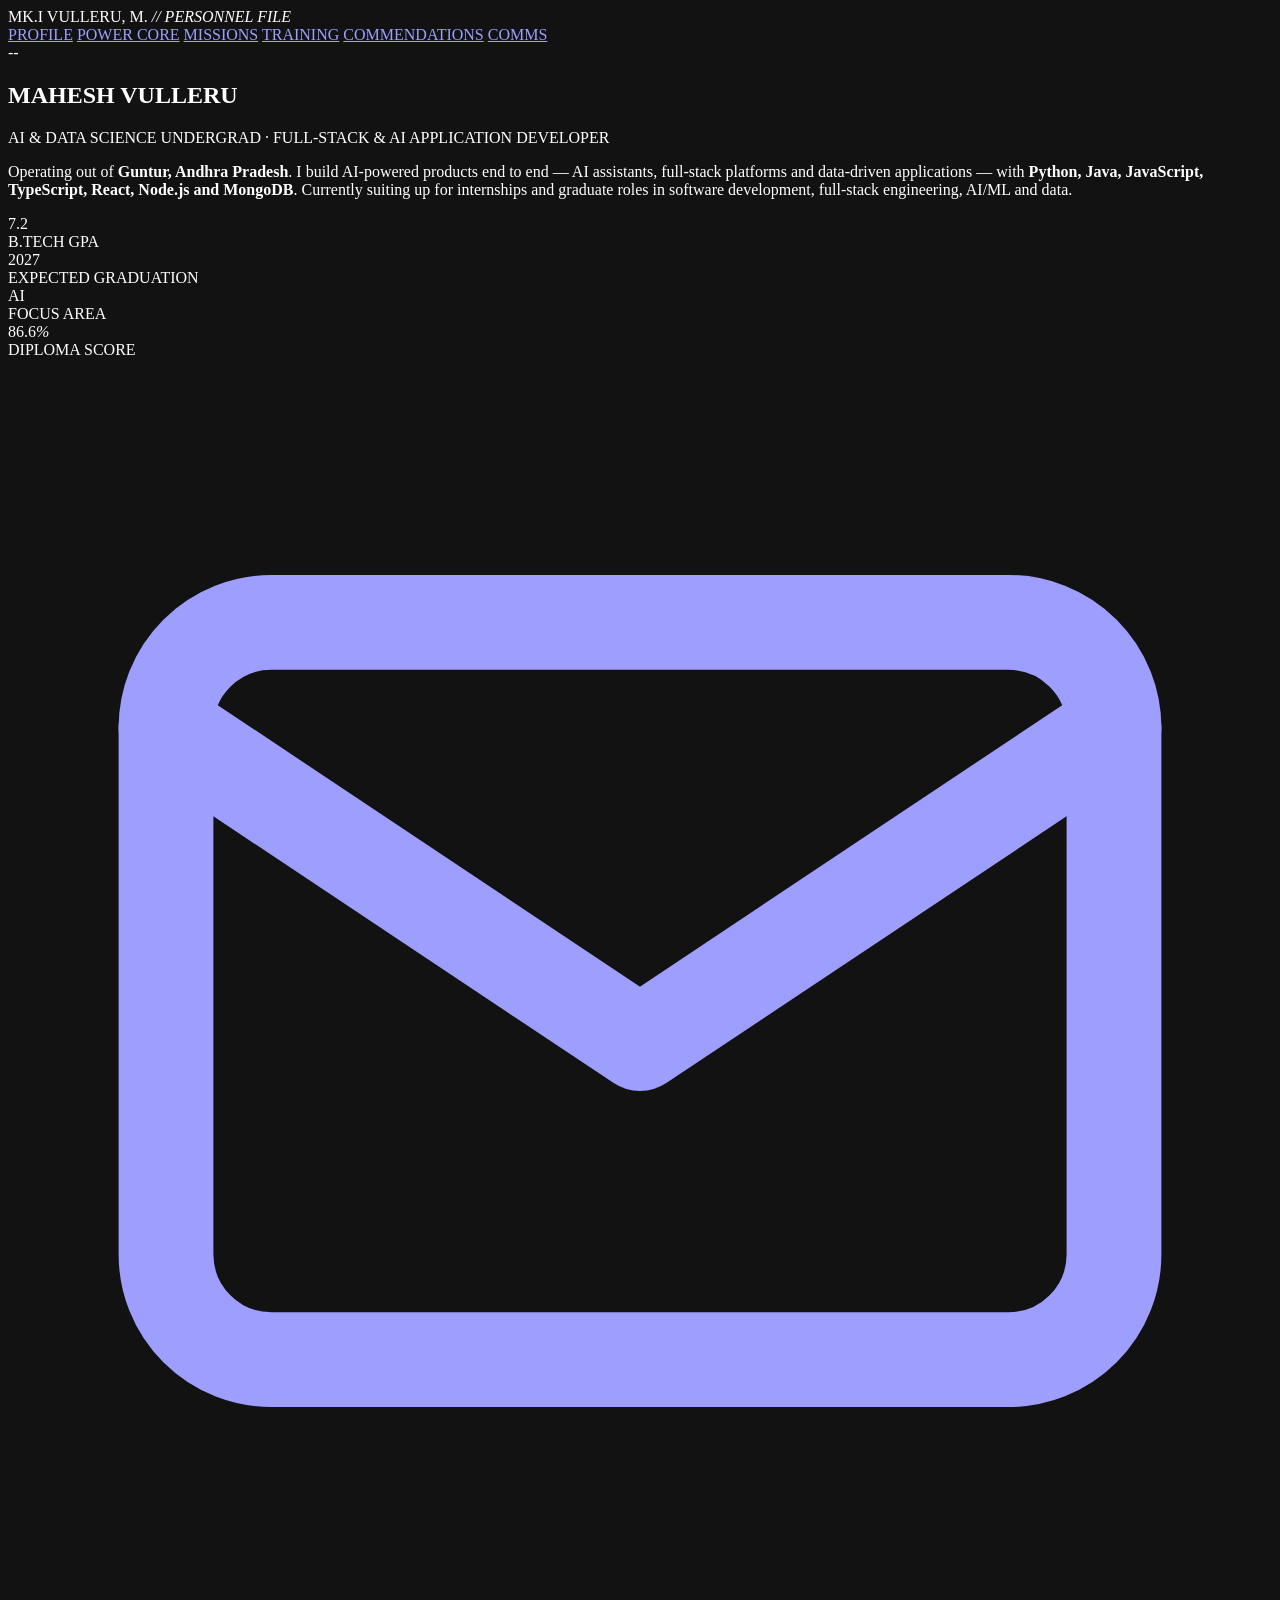
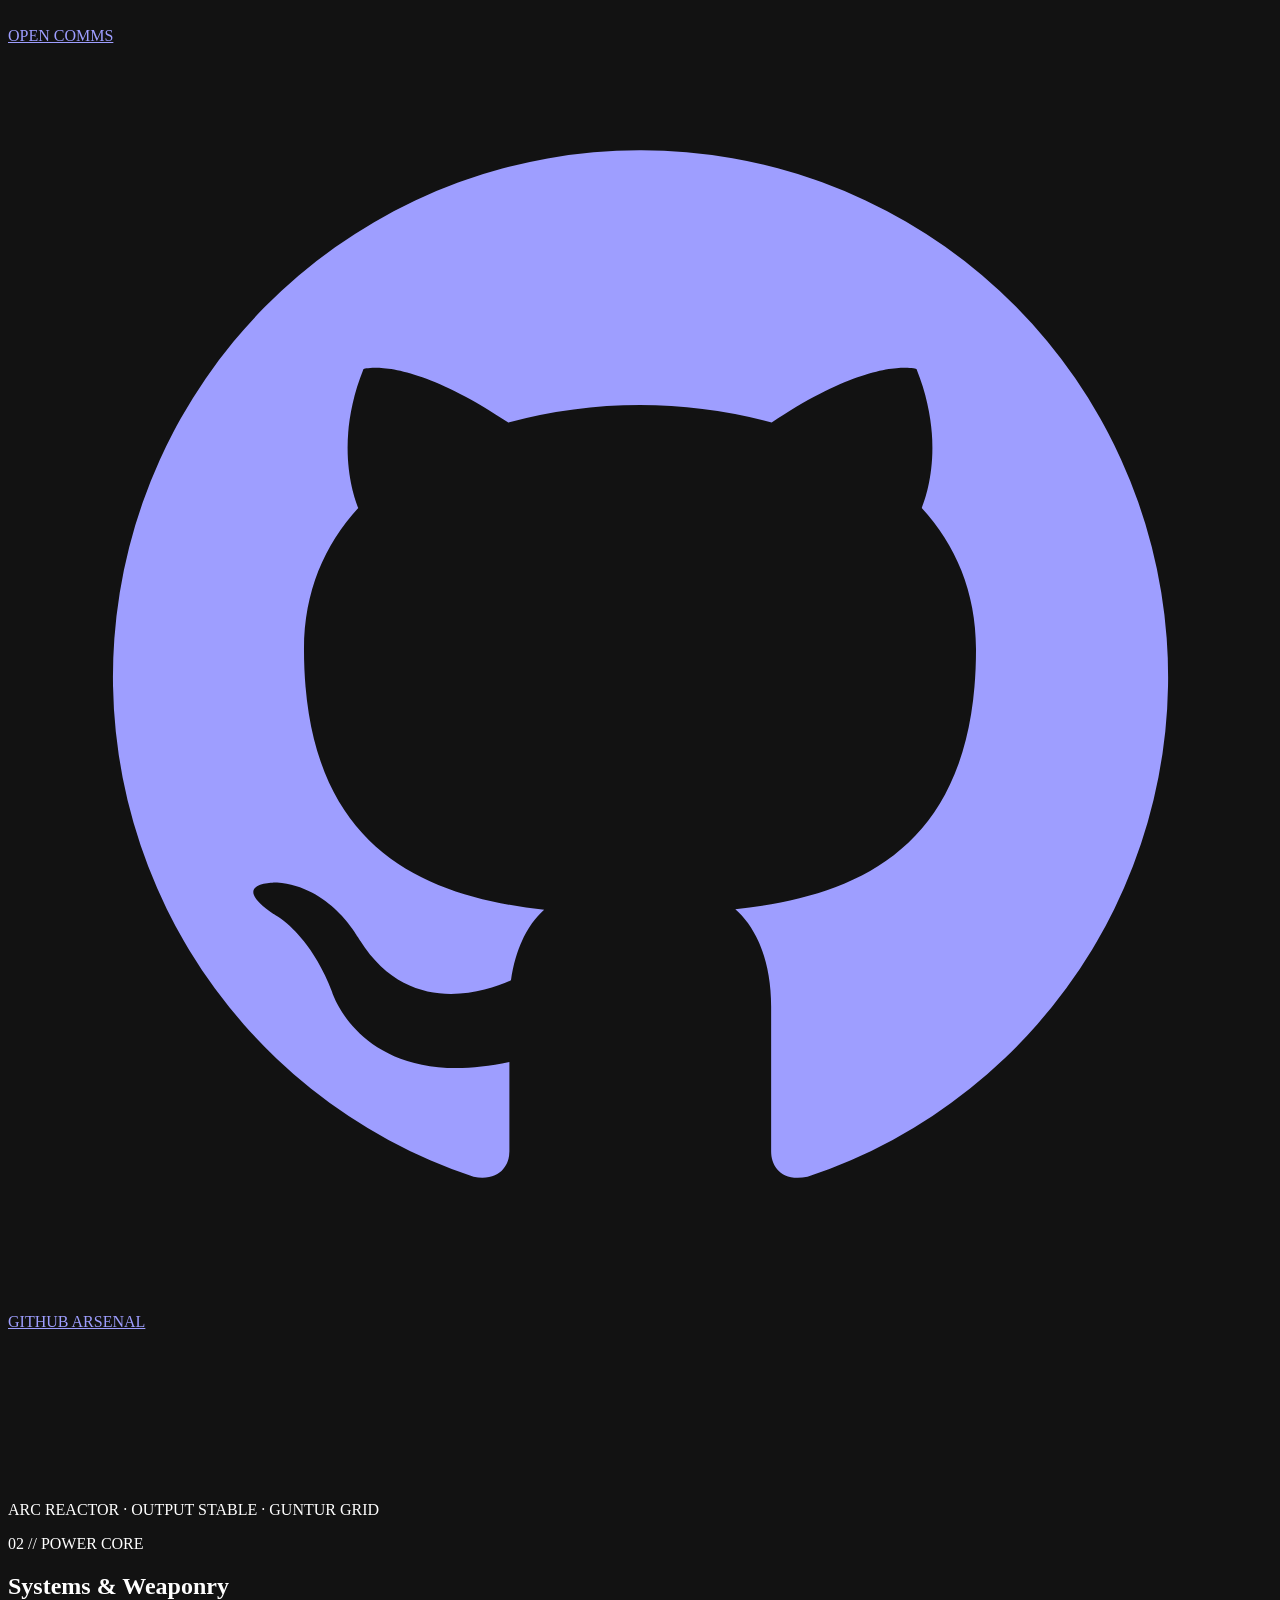
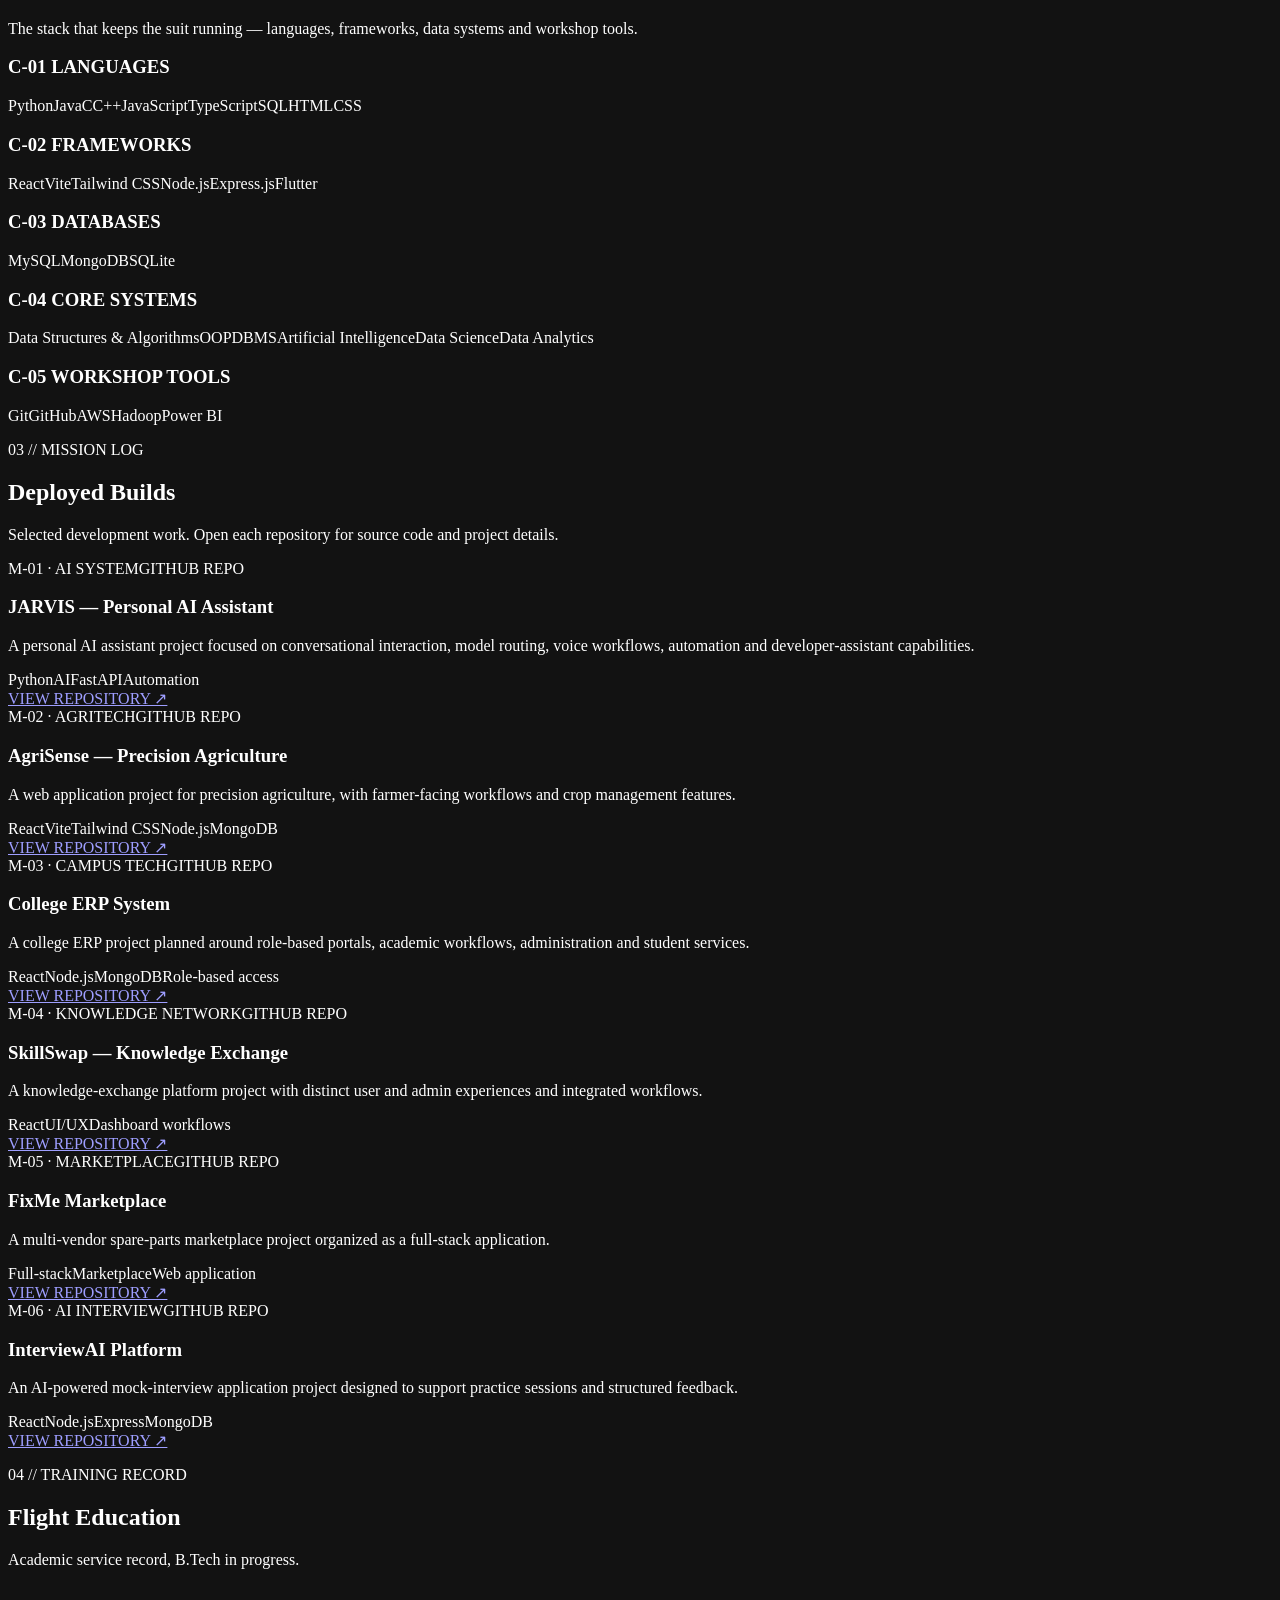
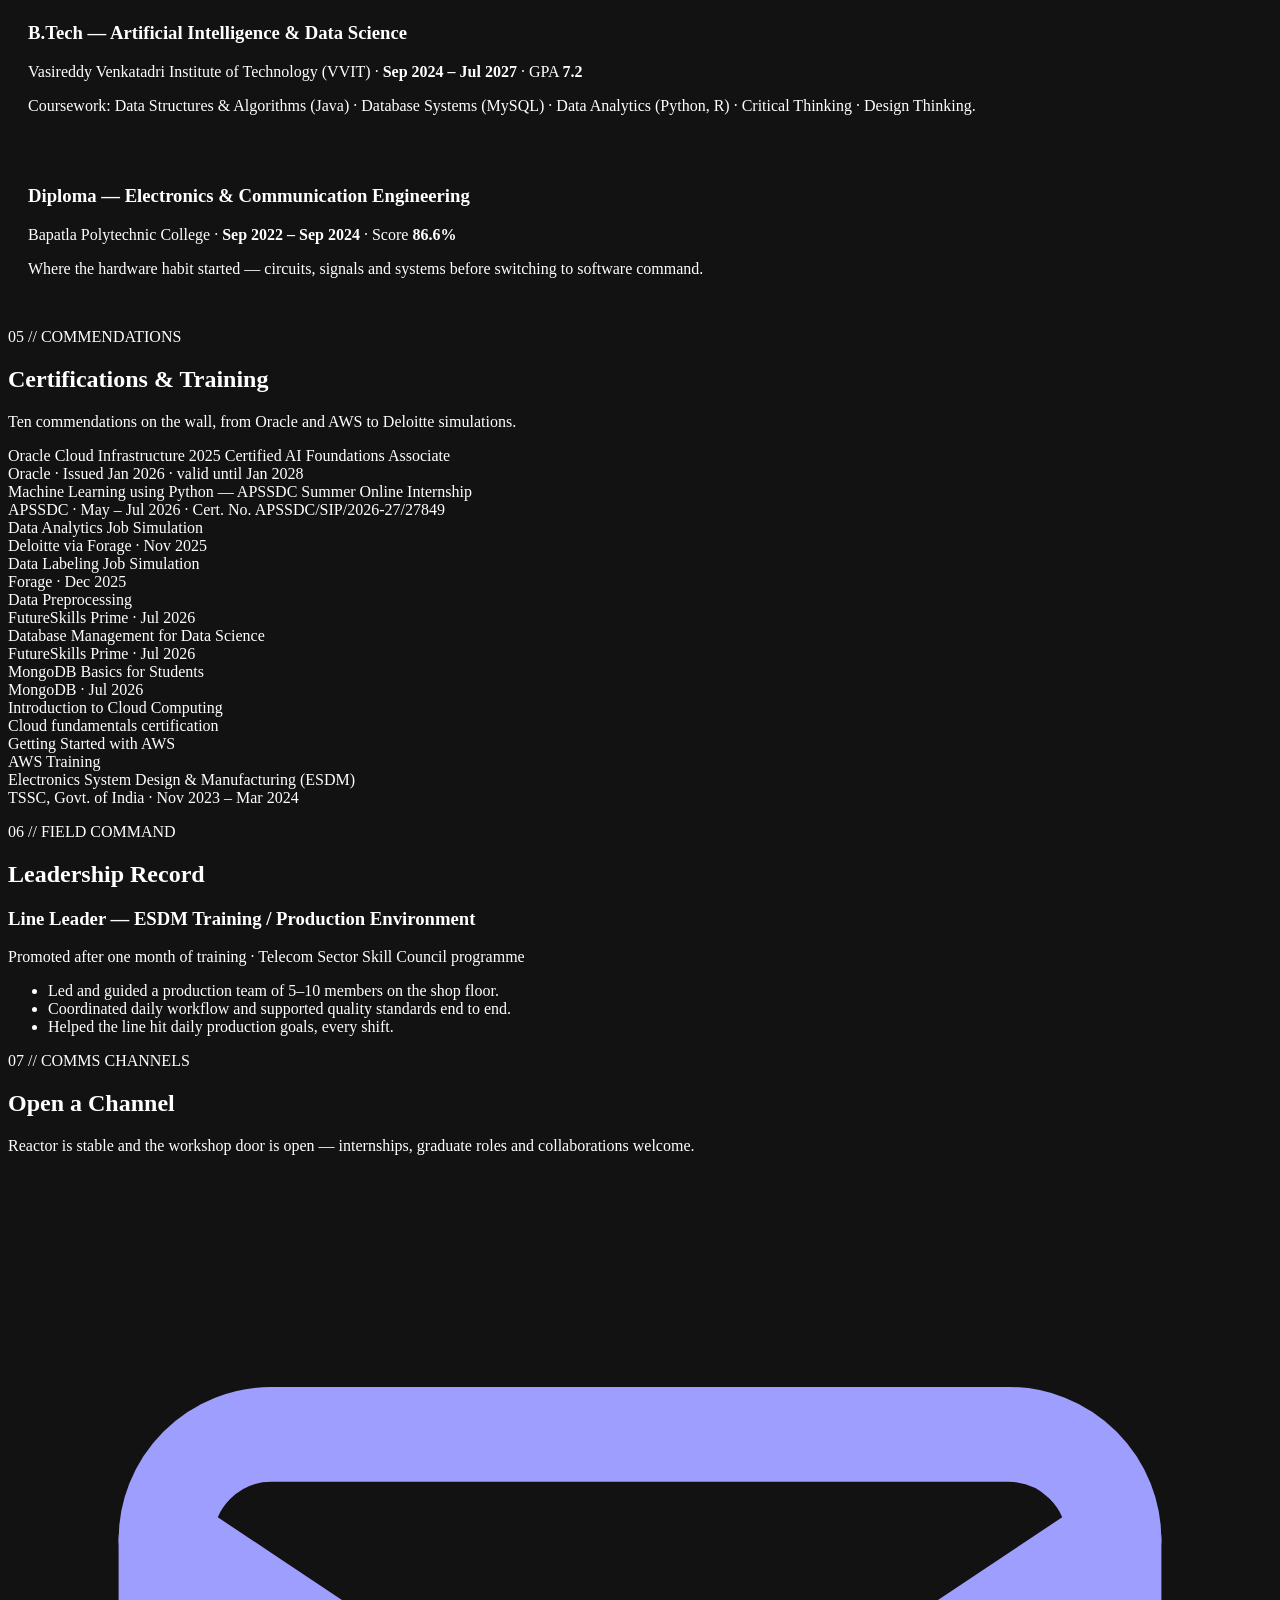
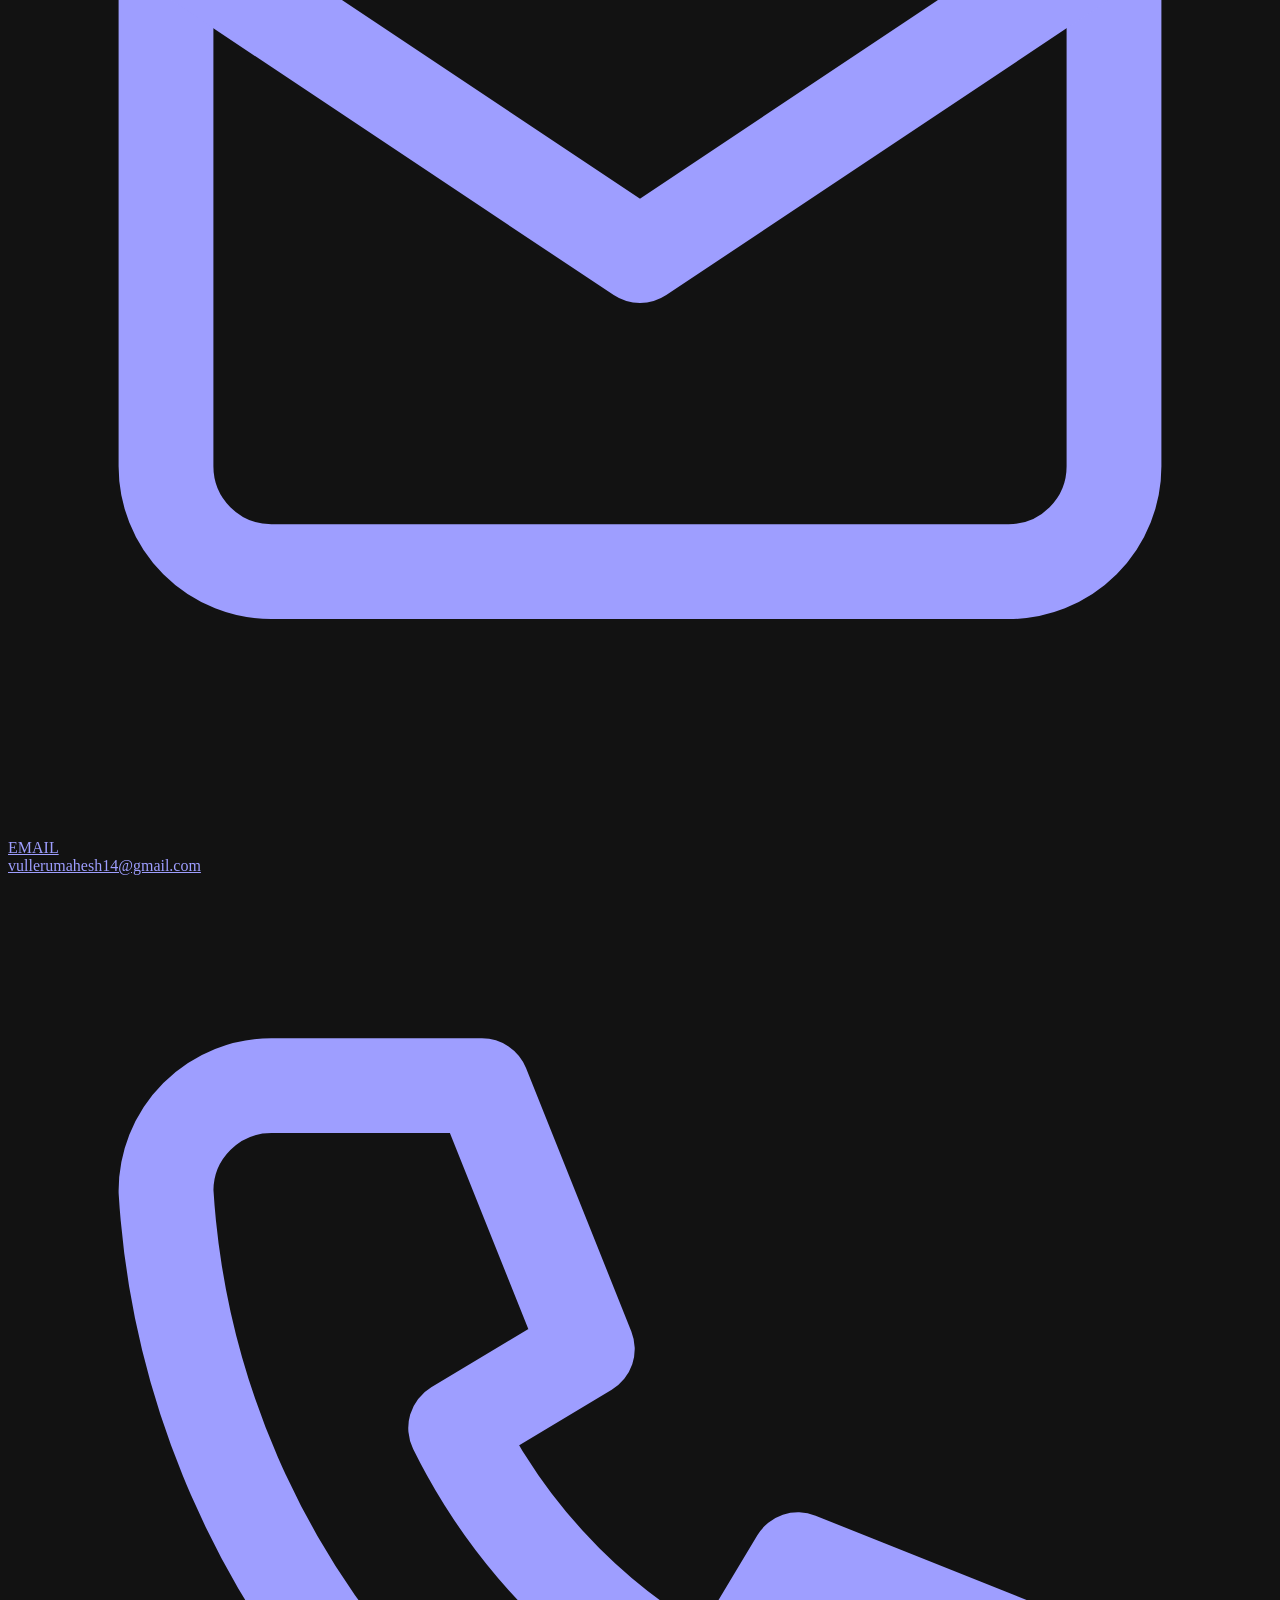
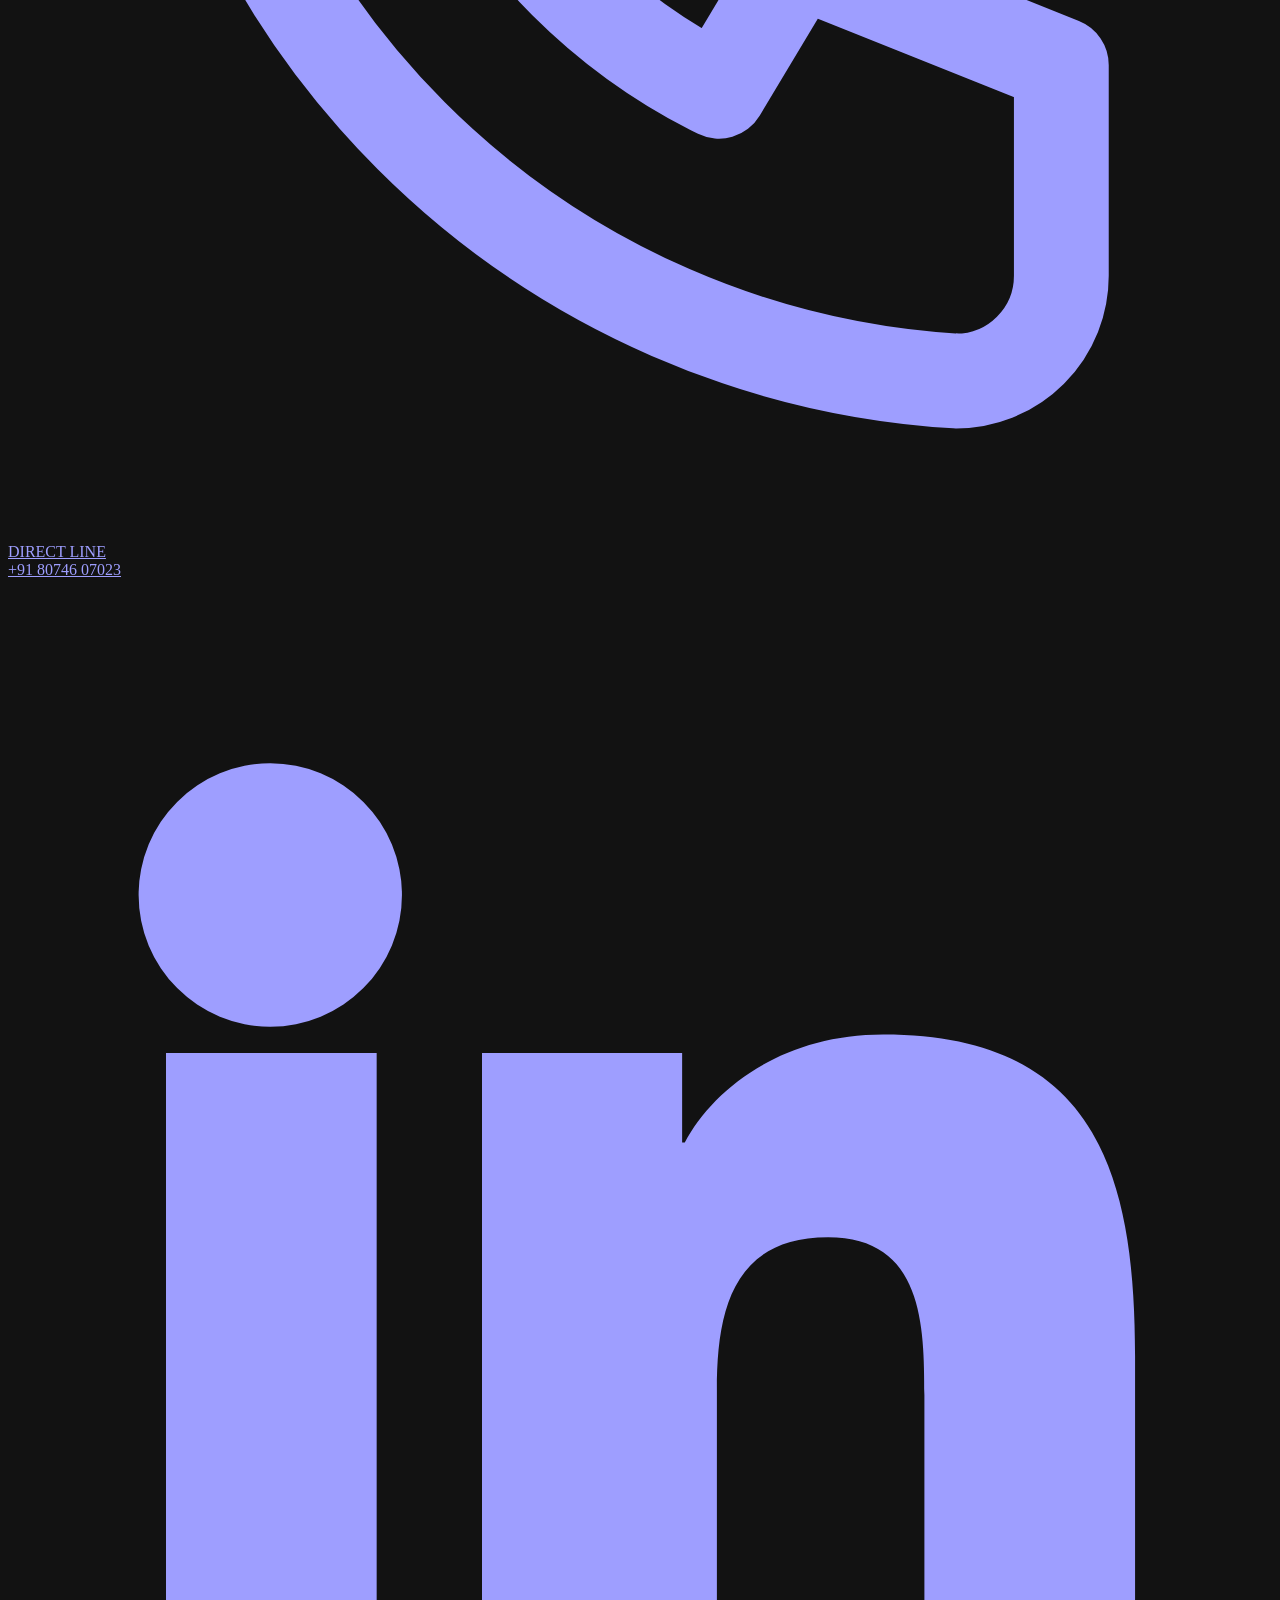
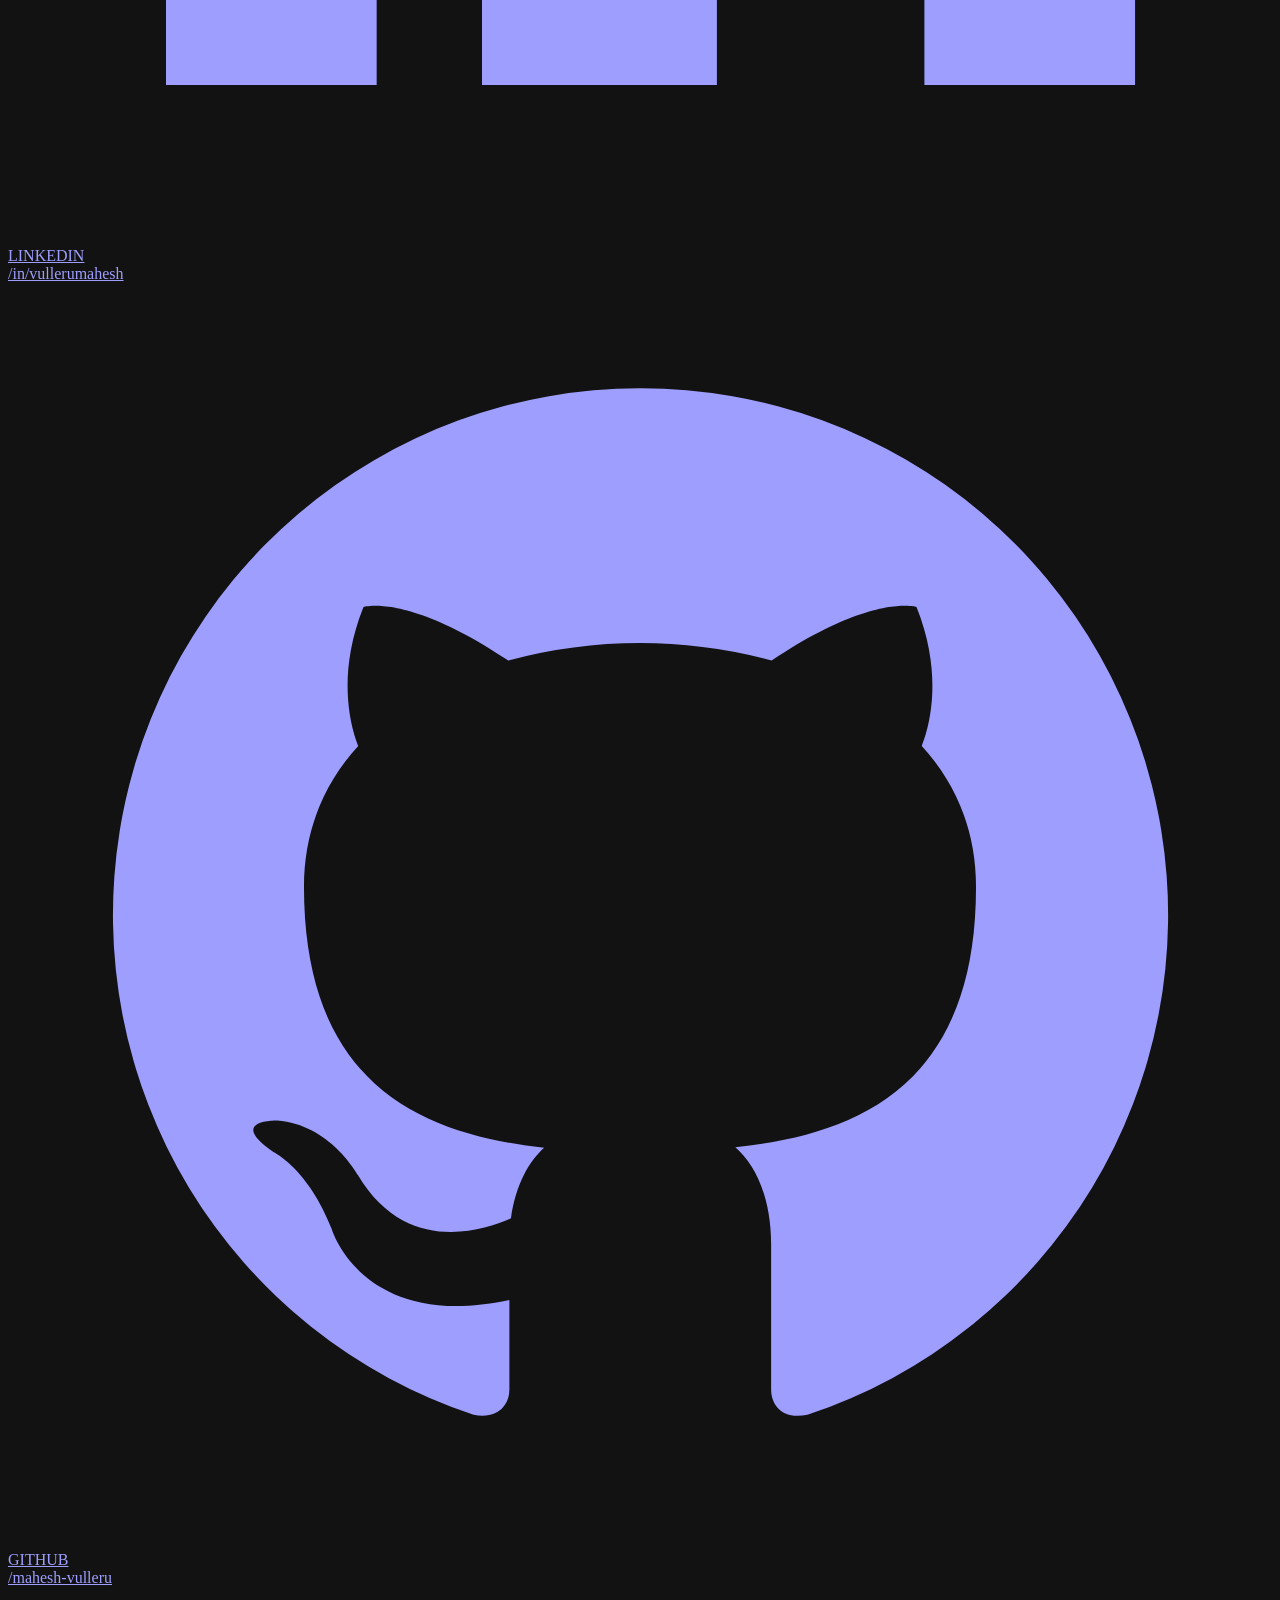
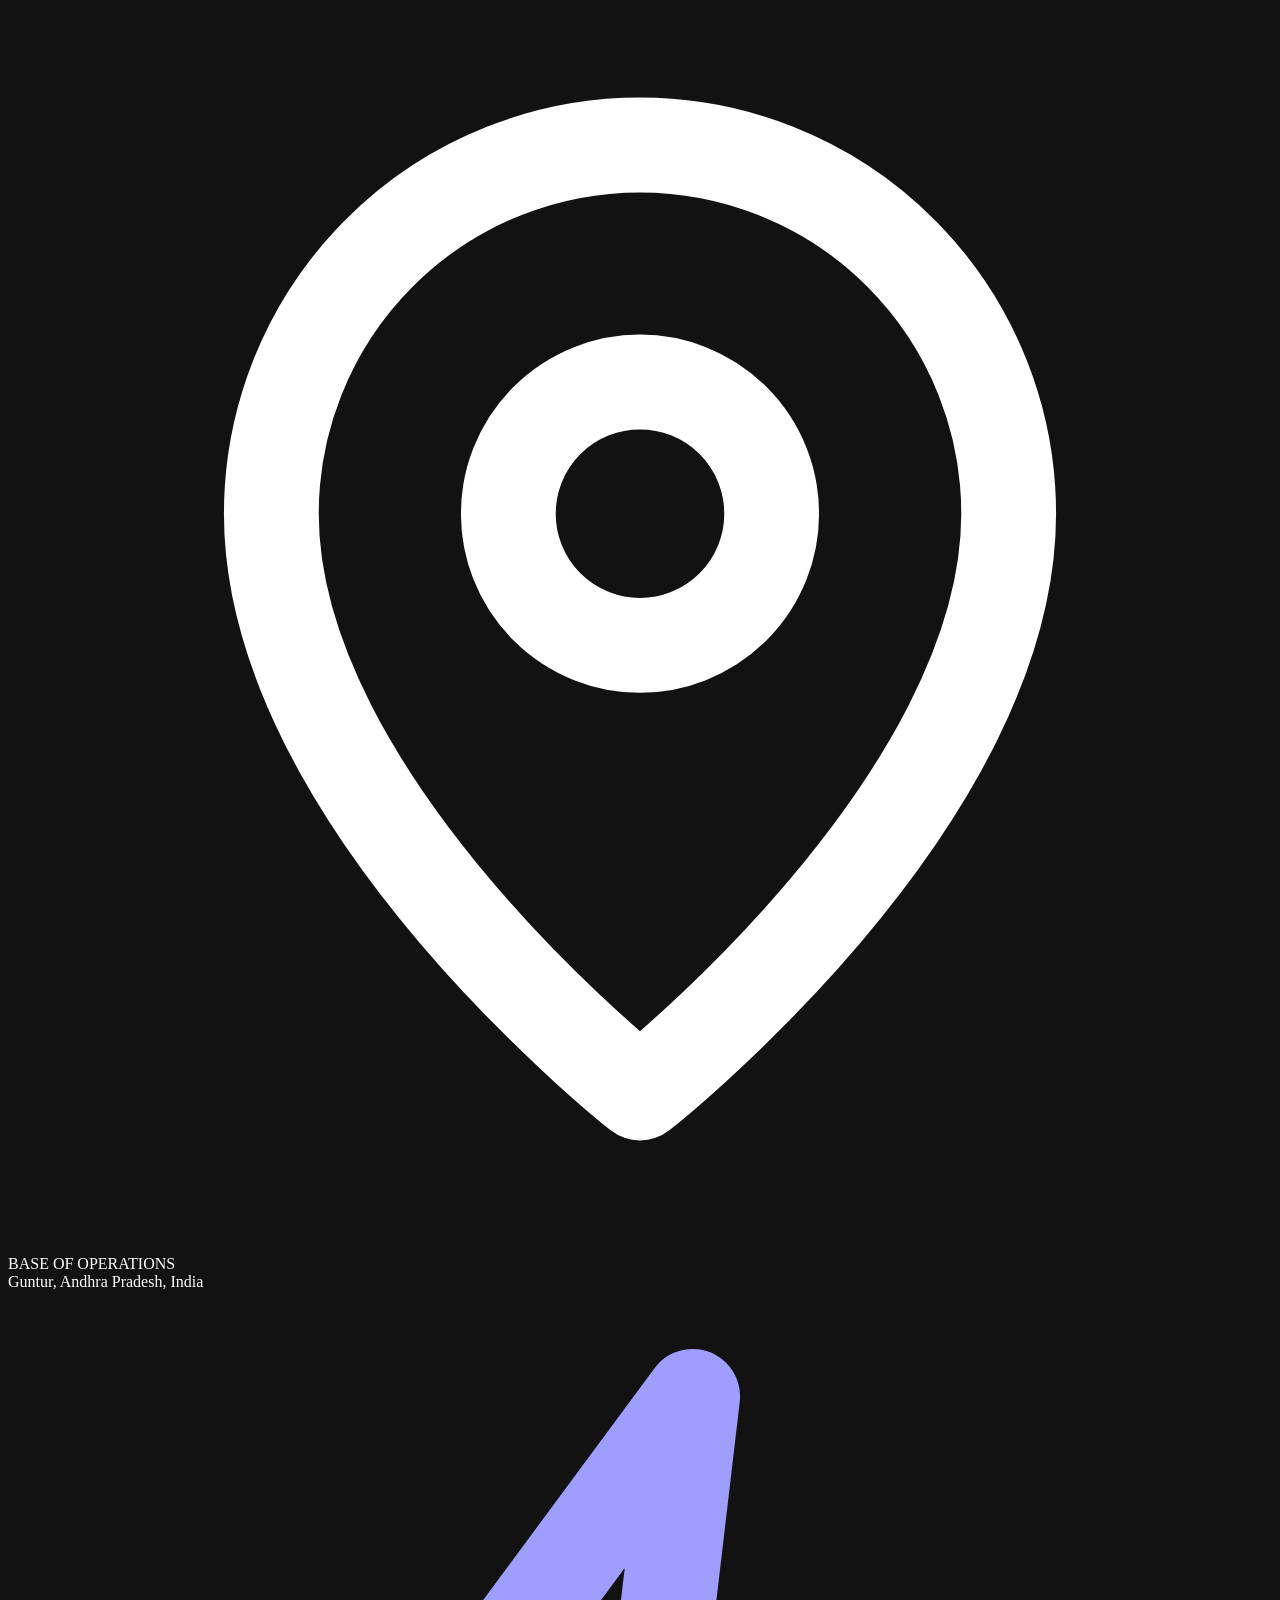
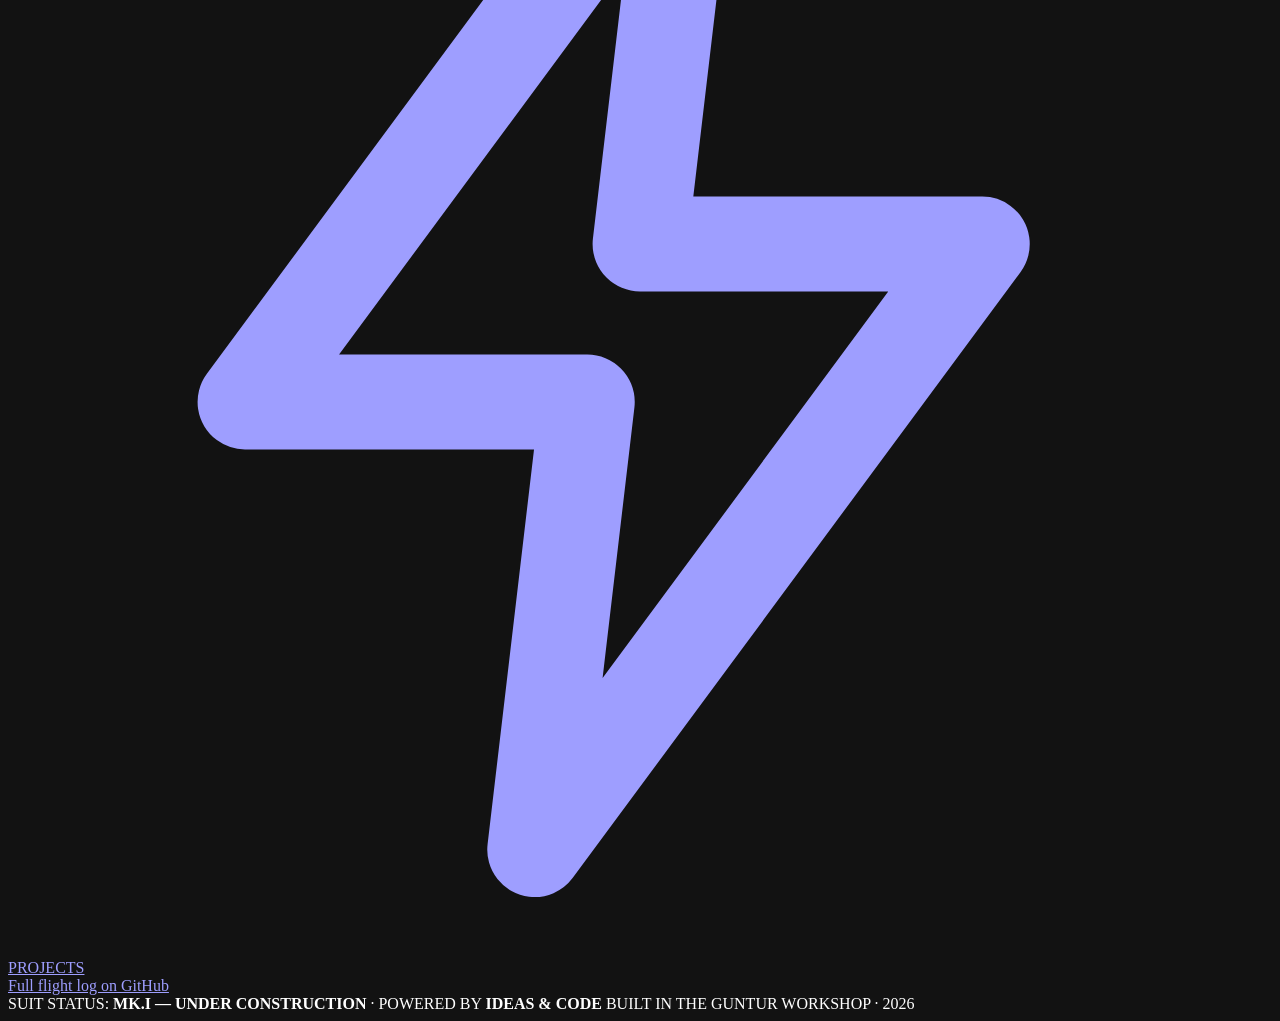
==== index.html @ 241e1046 "Add files via upload - Update CGPA to 7.2 in profile and education sections. - Add six GitHub proje" ====
<!DOCTYPE html>
<html lang="en">
<head>
<meta charset="UTF-8">
<meta name="viewport" content="width=device-width, initial-scale=1">
<meta name="color-scheme" content="dark">
<meta name="description" content="Mahesh Vulleru — AI & Data Science undergraduate. Full-stack and AI application developer. Personal profile, Stark-class.">
<title>Mahesh Vulleru · Personnel File MK.I</title>
<link rel="preconnect" href="https://fonts.googleapis.com">
<link rel="preconnect" href="https://fonts.gstatic.com" crossorigin>
<link href="https://fonts.googleapis.com/css2?family=Orbitron:wght@500;700;800&family=Rajdhani:wght@500;600;700&family=Figtree:wght@300;400;500;600&display=swap" rel="stylesheet">
    <link rel="stylesheet" href="css/style.css">
</head>
<body>
<header class="hudbar">
  <div class="brand">
    <span class="brand-glyph">MK.I</span>
    <span class="brand-text">VULLERU, M. <em>// PERSONNEL FILE</em></span>
  </div>
  <nav class="hud-nav" aria-label="Sections">
    <a href="#profile" class="current">PROFILE</a>
    <a href="#core">POWER CORE</a>
    <a href="#missions">MISSIONS</a>
    <a href="#training">TRAINING</a>
    <a href="#medals">COMMENDATIONS</a>
    <a href="#comms">COMMS</a>
  </nav>
  <div class="clock" id="clock" aria-hidden="true">--</div>
</header>

<!-- ================= HERO ================= -->
<section class="hero" id="profile">
  <div class="hero-copy">
    <p class="status-line" id="statusLine" aria-live="polite"><span class="caret"></span></p>
    <h1>MAHESH <span class="au">VULLERU</span></h1>
    <p class="role-line">AI &amp; DATA SCIENCE UNDERGRAD · FULL-STACK &amp; AI APPLICATION DEVELOPER</p>
    <p class="blurb">
      Operating out of <b>Guntur, Andhra Pradesh</b>. I build AI-powered products end to end —
      AI assistants, full-stack platforms and data-driven applications —
      with <b>Python, Java, JavaScript, TypeScript, React, Node.js and MongoDB</b>. Currently suiting up for
      internships and graduate roles in software development, full-stack engineering, AI/ML and data.
    </p>
    <div class="stats" aria-label="Key stats">
      <div class="stat"><div class="v"><span data-count="7.2" data-dec="1">7.2</span></div><div class="l">B.TECH GPA</div></div>
      <div class="stat"><div class="v"><span>2027</span></div><div class="l">EXPECTED GRADUATION</div></div>
      <div class="stat"><div class="v"><span>AI</span></div><div class="l">FOCUS AREA</div></div>
      <div class="stat"><div class="v"><span data-count="86.6" data-dec="1">86.6</span><i>%</i></div><div class="l">DIPLOMA SCORE</div></div>
    </div>
    <div class="cta">
      <a class="btn btn-gold" href="mailto:vullerumahesh14@gmail.com">
        <svg viewBox="0 0 24 24" fill="none" stroke="currentColor" stroke-width="1.8" stroke-linecap="round" stroke-linejoin="round" aria-hidden="true"><rect x="3" y="5" width="18" height="14" rx="2"/><path d="m3 7 9 6 9-6"/></svg>
        OPEN COMMS
      </a>
      <a class="btn btn-ghost" href="https://github.com/mahesh-vulleru" target="_blank" rel="noopener">
        <svg viewBox="0 0 24 24" fill="currentColor" aria-hidden="true"><path d="M12 2a10 10 0 0 0-3.16 19.49c.5.09.68-.22.68-.48v-1.7c-2.78.6-3.37-1.34-3.37-1.34-.45-1.16-1.11-1.47-1.11-1.47-.9-.62.07-.6.07-.6 1 .07 1.53 1.03 1.53 1.03.9 1.52 2.34 1.08 2.91.83.09-.65.35-1.09.63-1.34-2.22-.25-4.56-1.11-4.56-4.95 0-1.09.39-1.98 1.03-2.68-.1-.25-.45-1.27.1-2.64 0 0 .84-.27 2.75 1.02a9.56 9.56 0 0 1 5 0c1.91-1.29 2.75-1.02 2.75-1.02.55 1.37.2 2.39.1 2.64.64.7 1.03 1.59 1.03 2.68 0 3.85-2.34 4.7-4.57 4.94.36.31.68.92.68 1.85v2.75c0 .27.18.58.69.48A10 10 0 0 0 12 2Z"/></svg>
        GITHUB ARSENAL
      </a>
    </div>
  </div>
  <div class="reactor-zone">
    <div class="reactor-wrap"><canvas id="reactor" aria-label="Animated 3D arc reactor"></canvas></div>
    <p class="reactor-cap"><span class="pulse-dot"></span> ARC REACTOR · OUTPUT STABLE · GUNTUR GRID</p>
  </div>
</section>

<!-- ================= POWER CORE ================= -->
<section class="section" id="core">
  <div class="sec-head reveal">
    <p class="kicker">02 // POWER CORE</p>
    <h2 class="sec-title">Systems &amp; Weaponry</h2>
    <p class="sec-sub">The stack that keeps the suit running — languages, frameworks, data systems and workshop tools.</p>
  </div>
  <div class="core-grid">
    <article class="panel core-card reveal"><h3><span class="idx">C-01</span> LANGUAGES</h3>
      <div class="chips"><span class="chip">Python</span><span class="chip">Java</span><span class="chip">C</span><span class="chip">C++</span><span class="chip">JavaScript</span><span class="chip">TypeScript</span><span class="chip">SQL</span><span class="chip">HTML</span><span class="chip">CSS</span></div>
    </article>
    <article class="panel core-card reveal"><h3><span class="idx">C-02</span> FRAMEWORKS</h3>
      <div class="chips"><span class="chip">React</span><span class="chip">Vite</span><span class="chip">Tailwind CSS</span><span class="chip">Node.js</span><span class="chip">Express.js</span><span class="chip">Flutter</span></div>
    </article>
    <article class="panel core-card reveal"><h3><span class="idx">C-03</span> DATABASES</h3>
      <div class="chips"><span class="chip">MySQL</span><span class="chip">MongoDB</span><span class="chip">SQLite</span></div>
    </article>
    <article class="panel core-card reveal"><h3><span class="idx">C-04</span> CORE SYSTEMS</h3>
      <div class="chips"><span class="chip">Data Structures &amp; Algorithms</span><span class="chip">OOP</span><span class="chip">DBMS</span><span class="chip">Artificial Intelligence</span><span class="chip">Data Science</span><span class="chip">Data Analytics</span></div>
    </article>
    <article class="panel core-card reveal"><h3><span class="idx">C-05</span> WORKSHOP TOOLS</h3>
      <div class="chips"><span class="chip">Git</span><span class="chip">GitHub</span><span class="chip">AWS</span><span class="chip">Hadoop</span><span class="chip">Power BI</span></div>
    </article>
  </div>
</section>

<!-- ================= MISSIONS ================= -->
<section class="section" id="missions">
  <div class="sec-head reveal">
    <p class="kicker">03 // MISSION LOG</p>
    <h2 class="sec-title">Deployed Builds</h2>
    <p class="sec-sub">Selected development work. Open each repository for source code and project details.</p>
  </div>
  <div class="missions">
    <article class="panel mission reveal" data-tilt>
      <div class="mission-top"><span class="mission-id">M-01 · AI SYSTEM</span><span class="tag-pill gold">GITHUB REPO</span></div>
      <h3>JARVIS — Personal AI Assistant</h3>
      <p>A personal AI assistant project focused on conversational interaction, model routing, voice workflows, automation and developer-assistant capabilities.</p>
      <div class="chips"><span class="chip">Python</span><span class="chip">AI</span><span class="chip">FastAPI</span><span class="chip">Automation</span></div>
      <a class="mission-link" href="https://github.com/mahesh-vulleru/JARVIS" target="_blank" rel="noopener">VIEW REPOSITORY ↗</a>
    </article>
    <article class="panel mission reveal" data-tilt>
      <div class="mission-top"><span class="mission-id">M-02 · AGRITECH</span><span class="tag-pill">GITHUB REPO</span></div>
      <h3>AgriSense — Precision Agriculture</h3>
      <p>A web application project for precision agriculture, with farmer-facing workflows and crop management features.</p>
      <div class="chips"><span class="chip">React</span><span class="chip">Vite</span><span class="chip">Tailwind CSS</span><span class="chip">Node.js</span><span class="chip">MongoDB</span></div>
      <a class="mission-link" href="https://github.com/mahesh-vulleru/-AgriSense" target="_blank" rel="noopener">VIEW REPOSITORY ↗</a>
    </article>
    <article class="panel mission reveal" data-tilt>
      <div class="mission-top"><span class="mission-id">M-03 · CAMPUS TECH</span><span class="tag-pill">GITHUB REPO</span></div>
      <h3>College ERP System</h3>
      <p>A college ERP project planned around role-based portals, academic workflows, administration and student services.</p>
      <div class="chips"><span class="chip">React</span><span class="chip">Node.js</span><span class="chip">MongoDB</span><span class="chip">Role-based access</span></div>
      <a class="mission-link" href="https://github.com/mahesh-vulleru/college-erp-system" target="_blank" rel="noopener">VIEW REPOSITORY ↗</a>
    </article>
    <article class="panel mission reveal" data-tilt>
      <div class="mission-top"><span class="mission-id">M-04 · KNOWLEDGE NETWORK</span><span class="tag-pill">GITHUB REPO</span></div>
      <h3>SkillSwap — Knowledge Exchange</h3>
      <p>A knowledge-exchange platform project with distinct user and admin experiences and integrated workflows.</p>
      <div class="chips"><span class="chip">React</span><span class="chip">UI/UX</span><span class="chip">Dashboard workflows</span></div>
      <a class="mission-link" href="https://github.com/mahesh-vulleru/skill-swap" target="_blank" rel="noopener">VIEW REPOSITORY ↗</a>
    </article>
    <article class="panel mission reveal" data-tilt>
      <div class="mission-top"><span class="mission-id">M-05 · MARKETPLACE</span><span class="tag-pill">GITHUB REPO</span></div>
      <h3>FixMe Marketplace</h3>
      <p>A multi-vendor spare-parts marketplace project organized as a full-stack application.</p>
      <div class="chips"><span class="chip">Full-stack</span><span class="chip">Marketplace</span><span class="chip">Web application</span></div>
      <a class="mission-link" href="https://github.com/mahesh-vulleru/fixme-marketplace" target="_blank" rel="noopener">VIEW REPOSITORY ↗</a>
    </article>
    <article class="panel mission reveal" data-tilt>
      <div class="mission-top"><span class="mission-id">M-06 · AI INTERVIEW</span><span class="tag-pill gold">GITHUB REPO</span></div>
      <h3>InterviewAI Platform</h3>
      <p>An AI-powered mock-interview application project designed to support practice sessions and structured feedback.</p>
      <div class="chips"><span class="chip">React</span><span class="chip">Node.js</span><span class="chip">Express</span><span class="chip">MongoDB</span></div>
      <a class="mission-link" href="https://github.com/mahesh-vulleru/InterviewAI" target="_blank" rel="noopener">VIEW REPOSITORY ↗</a>
    </article>
  </div>
</section>

<!-- ================= TRAINING ================= -->
<section class="section" id="training">
  <div class="sec-head reveal">
    <p class="kicker">04 // TRAINING RECORD</p>
    <h2 class="sec-title">Flight Education</h2>
    <p class="sec-sub">Academic service record, B.Tech in progress.</p>
  </div>
  <div class="timeline">
    <div class="tl-item panel reveal" style="padding:18px 20px">
      <h3>B.Tech — Artificial Intelligence &amp; Data Science</h3>
      <p class="tl-meta">Vasireddy Venkatadri Institute of Technology (VVIT) · <b>Sep 2024 – Jul 2027</b> · GPA <b>7.2</b></p>
      <p>Coursework: Data Structures &amp; Algorithms (Java) · Database Systems (MySQL) · Data Analytics (Python, R) · Critical Thinking · Design Thinking.</p>
    </div>
    <div class="tl-item panel reveal" style="padding:18px 20px">
      <h3>Diploma — Electronics &amp; Communication Engineering</h3>
      <p class="tl-meta">Bapatla Polytechnic College · <b>Sep 2022 – Sep 2024</b> · Score <b>86.6%</b></p>
      <p>Where the hardware habit started — circuits, signals and systems before switching to software command.</p>
    </div>
  </div>
</section>

<!-- ================= COMMENDATIONS ================= -->
<section class="section" id="medals">
  <div class="sec-head reveal">
    <p class="kicker">05 // COMMENDATIONS</p>
    <h2 class="sec-title">Certifications &amp; Training</h2>
    <p class="sec-sub">Ten commendations on the wall, from Oracle and AWS to Deloitte simulations.</p>
  </div>
  <div class="certs">
    <div class="cert reveal"><div class="n">Oracle Cloud Infrastructure 2025 Certified AI Foundations Associate</div><div class="m">Oracle · Issued Jan 2026 · valid until Jan 2028</div></div>
    <div class="cert reveal"><div class="n">Machine Learning using Python — APSSDC Summer Online Internship</div><div class="m">APSSDC · May – Jul 2026 · Cert. No. APSSDC/SIP/2026-27/27849</div></div>
    <div class="cert reveal"><div class="n">Data Analytics Job Simulation</div><div class="m">Deloitte via Forage · Nov 2025</div></div>
    <div class="cert reveal"><div class="n">Data Labeling Job Simulation</div><div class="m">Forage · Dec 2025</div></div>
    <div class="cert reveal"><div class="n">Data Preprocessing</div><div class="m">FutureSkills Prime · Jul 2026</div></div>
    <div class="cert reveal"><div class="n">Database Management for Data Science</div><div class="m">FutureSkills Prime · Jul 2026</div></div>
    <div class="cert reveal"><div class="n">MongoDB Basics for Students</div><div class="m">MongoDB · Jul 2026</div></div>
    <div class="cert reveal"><div class="n">Introduction to Cloud Computing</div><div class="m">Cloud fundamentals certification</div></div>
    <div class="cert reveal"><div class="n">Getting Started with AWS</div><div class="m">AWS Training</div></div>
    <div class="cert reveal"><div class="n">Electronics System Design &amp; Manufacturing (ESDM)</div><div class="m">TSSC, Govt. of India · Nov 2023 – Mar 2024</div></div>
  </div>
</section>

<!-- ================= FIELD COMMAND ================= -->
<section class="section" id="command" style="padding-bottom:0">
  <div class="sec-head reveal">
    <p class="kicker">06 // FIELD COMMAND</p>
    <h2 class="sec-title">Leadership Record</h2>
  </div>
  <article class="panel command reveal">
    <div class="insignia" aria-hidden="true"><span></span><span></span><span></span></div>
    <div>
      <h3>Line Leader — ESDM Training / Production Environment</h3>
      <p class="tl-meta">Promoted after one month of training · Telecom Sector Skill Council programme</p>
      <ul>
        <li>Led and guided a production team of 5–10 members on the shop floor.</li>
        <li>Coordinated daily workflow and supported quality standards end to end.</li>
        <li>Helped the line hit daily production goals, every shift.</li>
      </ul>
    </div>
  </article>
</section>

<!-- ================= COMMS ================= -->
<section class="section" id="comms">
  <div class="sec-head reveal">
    <p class="kicker">07 // COMMS CHANNELS</p>
    <h2 class="sec-title">Open a Channel</h2>
    <p class="sec-sub">Reactor is stable and the workshop door is open — internships, graduate roles and collaborations welcome.</p>
  </div>
  <div class="comms-grid">
    <a class="panel comms-card reveal" href="mailto:vullerumahesh14@gmail.com">
      <span class="comms-ico"><svg viewBox="0 0 24 24" fill="none" stroke="currentColor" stroke-width="1.8" stroke-linecap="round" stroke-linejoin="round" aria-hidden="true"><rect x="3" y="5" width="18" height="14" rx="2"/><path d="m3 7 9 6 9-6"/></svg></span>
      <span><span class="cl">EMAIL</span><br><span class="cv">vullerumahesh14@gmail.com</span></span>
    </a>
    <a class="panel comms-card reveal" href="tel:+918074607023">
      <span class="comms-ico"><svg viewBox="0 0 24 24" fill="none" stroke="currentColor" stroke-width="1.8" stroke-linecap="round" stroke-linejoin="round" aria-hidden="true"><path d="M5 4h4l2 5-2.5 1.5a11 11 0 0 0 5 5L15 13l5 2v4a2 2 0 0 1-2 2A16 16 0 0 1 3 6a2 2 0 0 1 2-2Z"/></svg></span>
      <span><span class="cl">DIRECT LINE</span><br><span class="cv">+91 80746 07023</span></span>
    </a>
    <a class="panel comms-card reveal" href="https://linkedin.com/in/vullerumahesh" target="_blank" rel="noopener">
      <span class="comms-ico"><svg viewBox="0 0 24 24" fill="currentColor" aria-hidden="true"><path d="M4.98 3.5a2.5 2.5 0 1 1 0 5 2.5 2.5 0 0 1 0-5ZM3 9h4v12H3zM9 9h3.8v1.7h.05c.53-1 1.83-2.05 3.77-2.05 4.03 0 4.78 2.65 4.78 6.1V21h-4v-5.5c0-1.31-.02-3-1.83-3-1.83 0-2.11 1.43-2.11 2.9V21H9Z"/></svg></span>
      <span><span class="cl">LINKEDIN</span><br><span class="cv">/in/vullerumahesh</span></span>
    </a>
    <a class="panel comms-card reveal" href="https://github.com/mahesh-vulleru" target="_blank" rel="noopener">
      <span class="comms-ico"><svg viewBox="0 0 24 24" fill="currentColor" aria-hidden="true"><path d="M12 2a10 10 0 0 0-3.16 19.49c.5.09.68-.22.68-.48v-1.7c-2.78.6-3.37-1.34-3.37-1.34-.45-1.16-1.11-1.47-1.11-1.47-.9-.62.07-.6.07-.6 1 .07 1.53 1.03 1.53 1.03.9 1.52 2.34 1.08 2.91.83.09-.65.35-1.09.63-1.34-2.22-.25-4.56-1.11-4.56-4.95 0-1.09.39-1.98 1.03-2.68-.1-.25-.45-1.27.1-2.64 0 0 .84-.27 2.75 1.02a9.56 9.56 0 0 1 5 0c1.91-1.29 2.75-1.02 2.75-1.02.55 1.37.2 2.39.1 2.64.64.7 1.03 1.59 1.03 2.68 0 3.85-2.34 4.7-4.57 4.94.36.31.68.92.68 1.85v2.75c0 .27.18.58.69.48A10 10 0 0 0 12 2Z"/></svg></span>
      <span><span class="cl">GITHUB</span><br><span class="cv">/mahesh-vulleru</span></span>
    </a>
    <div class="panel comms-card reveal">
      <span class="comms-ico"><svg viewBox="0 0 24 24" fill="none" stroke="currentColor" stroke-width="1.8" stroke-linecap="round" stroke-linejoin="round" aria-hidden="true"><path d="M12 21s-7-5.5-7-11a7 7 0 0 1 14 0c0 5.5-7 11-7 11Z"/><circle cx="12" cy="10" r="2.5"/></svg></span>
      <span><span class="cl">BASE OF OPERATIONS</span><br><span class="cv">Guntur, Andhra Pradesh, India</span></span>
    </div>
    <a class="panel comms-card reveal" href="https://github.com/mahesh-vulleru" target="_blank" rel="noopener">
      <span class="comms-ico"><svg viewBox="0 0 24 24" fill="none" stroke="currentColor" stroke-width="1.8" stroke-linecap="round" stroke-linejoin="round" aria-hidden="true"><path d="M13 2 4.5 13.5H11L10 22l8.5-11.5H12Z"/></svg></span>
      <span><span class="cl">PROJECTS</span><br><span class="cv">Full flight log on GitHub</span></span>
    </a>
  </div>
</section>

<footer class="foot">
  <span>SUIT STATUS: <b>MK.I — UNDER CONSTRUCTION</b> · POWERED BY <b>IDEAS &amp; CODE</b></span>
  <span>BUILT IN THE GUNTUR WORKSHOP · 2026</span>
</footer>
    <script src="js/script.js" defer></script>

</body>
</html>
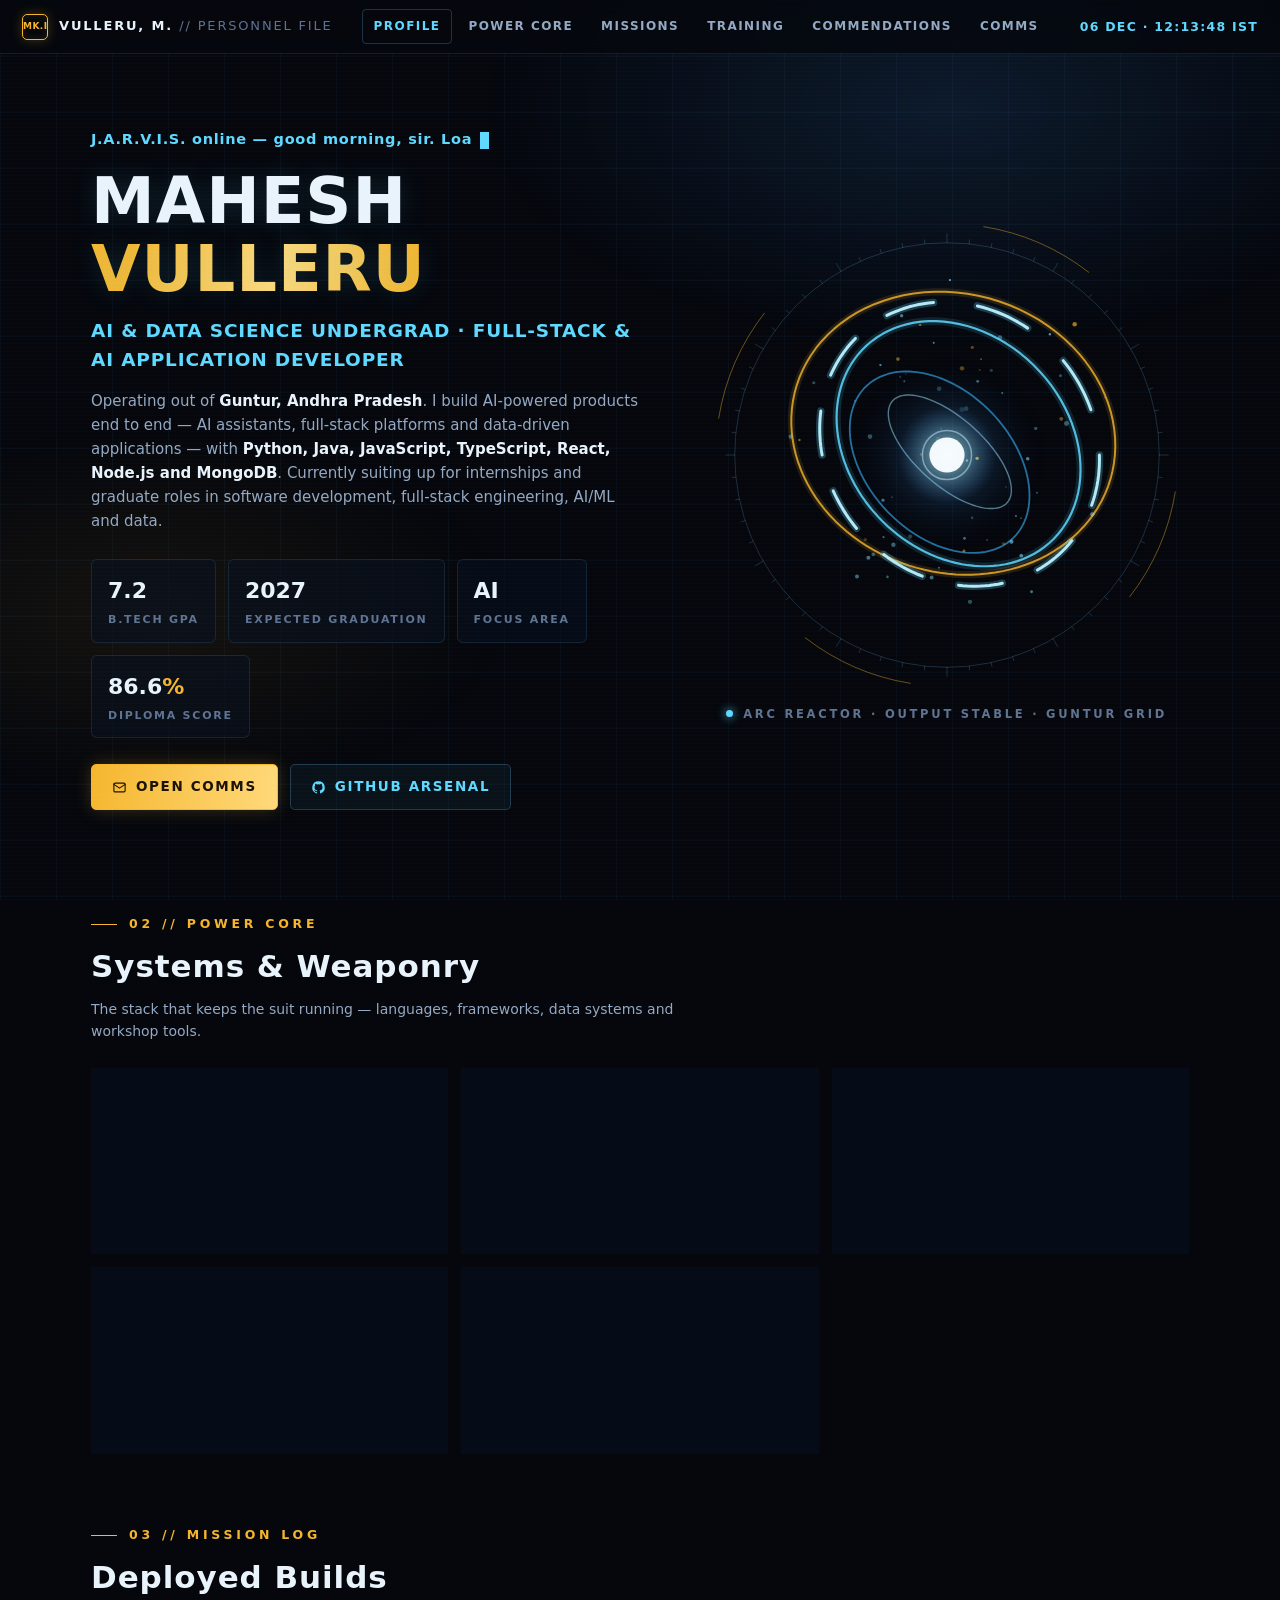
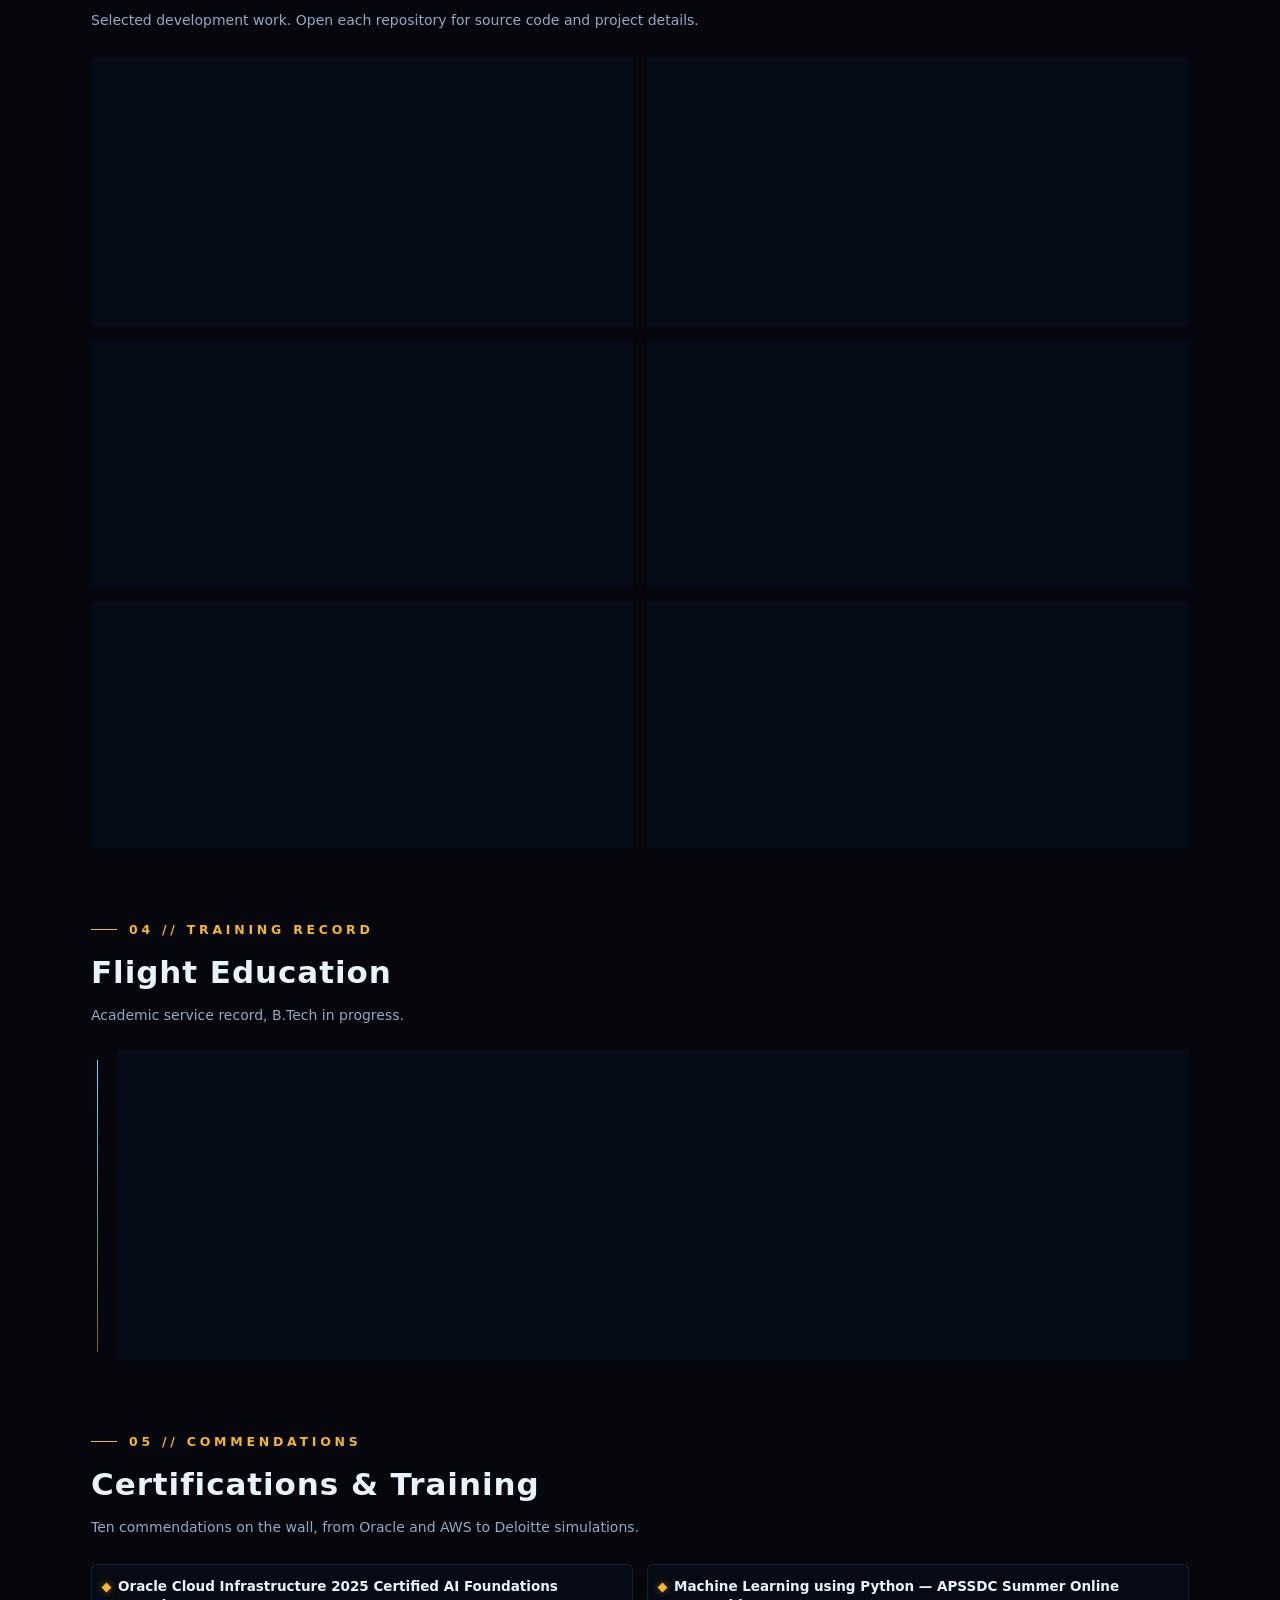
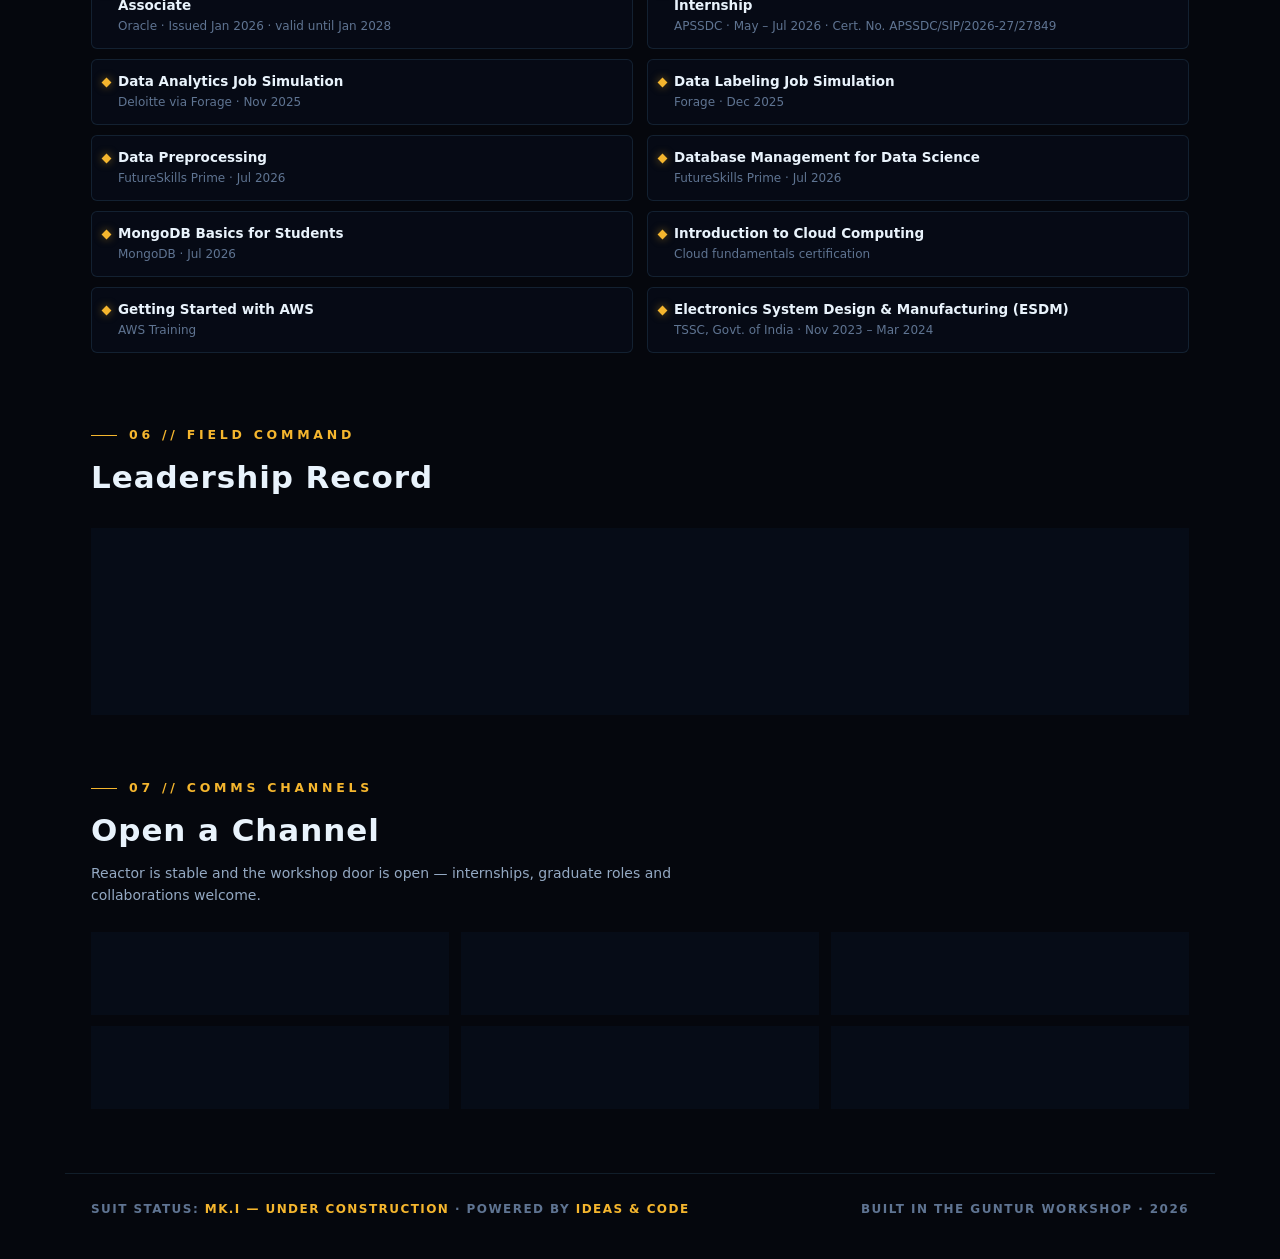
==== commit 1bdaa2a4: "Fix GitHub Pages asset paths" ====
--- a/index.html
+++ b/index.html
@@ -9,7 +9,7 @@
 <link rel="preconnect" href="https://fonts.googleapis.com">
 <link rel="preconnect" href="https://fonts.gstatic.com" crossorigin>
 <link href="https://fonts.googleapis.com/css2?family=Orbitron:wght@500;700;800&family=Rajdhani:wght@500;600;700&family=Figtree:wght@300;400;500;600&display=swap" rel="stylesheet">
-    <link rel="stylesheet" href="css/style.css">
+    <link rel="stylesheet" href="style.css">
 </head>
 <body>
 <header class="hudbar">
@@ -243,7 +243,7 @@
   <span>SUIT STATUS: <b>MK.I — UNDER CONSTRUCTION</b> · POWERED BY <b>IDEAS &amp; CODE</b></span>
   <span>BUILT IN THE GUNTUR WORKSHOP · 2026</span>
 </footer>
-    <script src="js/script.js" defer></script>
+    <script src="script.js" defer></script>
 
 </body>
 </html>
--- a/style.css
+++ b/style.css
@@ -0,0 +1,270 @@
+:root{
+  --bg:#05070d;
+  --panel:rgba(9,17,32,.62);
+  --panel-deep:#0b1424;
+  --line:rgba(104,198,255,.24);
+  --line-soft:rgba(104,198,255,.12);
+  --cyan:#5fd9ff;
+  --cyan-deep:#2e9fd4;
+  --gold:#f5b62e;
+  --gold-hi:#ffd97a;
+  --red:#e23636;
+  --ink:#e9f3fc;
+  --muted:#94a9c3;
+  --faint:#5f7492;
+  --fd:"Orbitron","Segoe UI",system-ui,sans-serif;
+  --fh:"Rajdhani","Segoe UI",system-ui,sans-serif;
+  --fb:"Figtree","Segoe UI",system-ui,-apple-system,sans-serif;
+}
+*{box-sizing:border-box;margin:0;padding:0}
+html{scroll-behavior:smooth}
+body{
+  font-family:var(--fb);background:var(--bg);color:var(--ink);
+  font-size:15px;line-height:1.6;min-height:100vh;overflow-x:hidden;
+}
+/* ambient grid + glows + scanlines */
+body::before{
+  content:"";position:fixed;inset:0;z-index:-2;pointer-events:none;
+  background:
+    radial-gradient(52% 38% at 74% 12%,rgba(64,156,255,.13),transparent 70%),
+    radial-gradient(40% 30% at 12% 68%,rgba(245,182,46,.07),transparent 70%),
+    linear-gradient(rgba(104,198,255,.045) 1px,transparent 1px),
+    linear-gradient(90deg,rgba(104,198,255,.045) 1px,transparent 1px);
+  background-size:auto,auto,56px 56px,56px 56px;
+}
+body::after{
+  content:"";position:fixed;inset:0;z-index:50;pointer-events:none;
+  background:repeating-linear-gradient(0deg,rgba(255,255,255,.016) 0 1px,transparent 1px 4px);
+}
+:focus-visible{outline:2px solid var(--gold);outline-offset:2px}
+a{color:var(--cyan);text-decoration:none}
+a:hover{text-decoration:underline}
+
+/* ---------- HUD top bar ---------- */
+.hudbar{
+  position:fixed;top:0;left:0;right:0;z-index:60;height:54px;
+  display:flex;align-items:center;justify-content:space-between;gap:16px;
+  padding:0 22px;border-bottom:1px solid var(--line-soft);
+  background:rgba(5,8,14,.82);backdrop-filter:blur(8px);
+}
+.brand{display:flex;align-items:center;gap:11px;min-width:0}
+.brand-glyph{
+  width:26px;height:26px;flex:none;display:grid;place-items:center;
+  border:1px solid var(--gold);border-radius:5px;color:var(--gold);
+  font-family:var(--fd);font-size:9px;font-weight:700;letter-spacing:.05em;
+  box-shadow:0 0 12px rgba(245,182,46,.25),inset 0 0 8px rgba(245,182,46,.12);
+}
+.brand-text{font-family:var(--fh);font-weight:600;font-size:13px;letter-spacing:.14em;color:var(--ink);white-space:nowrap;overflow:hidden;text-overflow:ellipsis}
+.brand-text em{font-style:normal;color:var(--faint);font-weight:500}
+.hud-nav{display:flex;gap:4px;overflow-x:auto;scrollbar-width:none}
+.hud-nav::-webkit-scrollbar{display:none}
+.hud-nav a{
+  font-family:var(--fh);font-weight:600;font-size:12px;letter-spacing:.12em;
+  color:var(--muted);padding:7px 11px;border:1px solid transparent;border-radius:4px;
+  white-space:nowrap;transition:color .15s,border-color .15s;
+}
+.hud-nav a:hover{color:var(--ink);text-decoration:none;border-color:var(--line-soft)}
+.hud-nav a.current{color:var(--cyan);border-color:var(--line)}
+.clock{font-family:var(--fh);font-weight:600;font-size:12.5px;letter-spacing:.1em;color:var(--cyan);white-space:nowrap;font-variant-numeric:tabular-nums}
+
+/* ---------- hero ---------- */
+.hero{
+  max-width:1150px;margin:0 auto;padding:128px 26px 40px;
+  display:grid;grid-template-columns:1.08fr .92fr;gap:44px;align-items:center;min-height:92vh;
+}
+.status-line{
+  font-family:var(--fh);font-weight:600;font-size:14.5px;letter-spacing:.05em;color:var(--cyan);
+  display:flex;align-items:center;gap:2px;min-height:24px;
+}
+.status-line .caret{
+  display:inline-block;width:9px;height:17px;background:var(--cyan);
+  margin-left:6px;animation:blink 1s steps(1) infinite;flex:none;
+}
+.status-line.done .caret{animation:none;opacity:.85}
+@keyframes blink{50%{opacity:0}}
+.hero h1{
+  font-family:var(--fd);font-weight:800;letter-spacing:.015em;line-height:1.06;
+  font-size:clamp(34px,5.4vw,64px);margin:16px 0 12px;
+  text-shadow:0 0 26px rgba(95,217,255,.14);
+}
+.hero h1 .au{
+  background:linear-gradient(96deg,var(--gold) 10%,var(--gold-hi) 55%,var(--gold) 95%);
+  -webkit-background-clip:text;background-clip:text;color:transparent;
+}
+.role-line{
+  font-family:var(--fh);font-weight:600;font-size:clamp(15px,1.6vw,18.5px);
+  letter-spacing:.045em;color:var(--cyan);margin-bottom:14px;
+}
+.blurb{color:var(--muted);max-width:58ch;font-size:15px}
+.blurb b{color:var(--ink);font-weight:600}
+.stats{display:flex;flex-wrap:wrap;gap:12px;margin:26px 0 26px}
+.stat{
+  min-width:118px;padding:13px 16px;position:relative;
+  background:var(--panel);border:1px solid var(--line-soft);border-radius:6px;
+}
+.stat .v{font-family:var(--fd);font-weight:700;font-size:22px;color:var(--ink);font-variant-numeric:tabular-nums}
+.stat .v i{font-style:normal;color:var(--gold)}
+.stat .l{font-family:var(--fh);font-weight:600;font-size:11px;letter-spacing:.16em;color:var(--faint);margin-top:3px}
+.cta{display:flex;flex-wrap:wrap;gap:12px}
+.btn{
+  display:inline-flex;align-items:center;gap:9px;padding:11px 20px;border-radius:5px;
+  font-family:var(--fh);font-weight:700;font-size:13.5px;letter-spacing:.12em;
+  border:1px solid;cursor:pointer;transition:box-shadow .15s,transform .15s,background .15s;
+}
+.btn:hover{text-decoration:none;transform:translateY(-1px)}
+.btn-gold{color:#1a1204;background:linear-gradient(100deg,var(--gold),var(--gold-hi));border-color:var(--gold);box-shadow:0 0 18px rgba(245,182,46,.22)}
+.btn-gold:hover{box-shadow:0 0 26px rgba(245,182,46,.35)}
+.btn-ghost{color:var(--cyan);border-color:var(--line);background:rgba(95,217,255,.05)}
+.btn-ghost:hover{box-shadow:0 0 18px rgba(95,217,255,.18);background:rgba(95,217,255,.09)}
+.btn svg{width:15px;height:15px}
+
+/* ---------- reactor ---------- */
+.reactor-zone{display:flex;flex-direction:column;align-items:center;gap:10px}
+.reactor-wrap{position:relative;width:min(100%,480px);aspect-ratio:1}
+.reactor-wrap canvas{position:absolute;inset:0;width:100%;height:100%;display:block}
+.reactor-cap{
+  font-family:var(--fh);font-weight:600;font-size:11.5px;letter-spacing:.24em;color:var(--faint);
+  display:flex;align-items:center;gap:10px;
+}
+.reactor-cap .pulse-dot{width:7px;height:7px;border-radius:50%;background:var(--cyan);box-shadow:0 0 10px var(--cyan);animation:pulse 2.2s ease-in-out infinite}
+@keyframes pulse{50%{opacity:.35}}
+
+/* ---------- sections ---------- */
+.section{max-width:1150px;margin:0 auto;padding:64px 26px 8px}
+.sec-head{margin-bottom:26px}
+.kicker{
+  font-family:var(--fh);font-weight:700;font-size:12.5px;letter-spacing:.3em;color:var(--gold);
+  display:flex;align-items:center;gap:12px;margin-bottom:8px;
+}
+.kicker::before{content:"";width:26px;height:1px;background:var(--gold);flex:none}
+.sec-title{font-family:var(--fh);font-weight:700;font-size:clamp(24px,3vw,31px);letter-spacing:.03em;color:var(--ink)}
+.sec-sub{color:var(--muted);font-size:14px;margin-top:6px;max-width:70ch}
+
+.panel{
+  position:relative;background:var(--panel);border:1px solid var(--line-soft);
+  border-radius:8px;backdrop-filter:blur(6px);
+}
+.panel::before,.panel::after{content:"";position:absolute;width:15px;height:15px;pointer-events:none}
+.panel::before{top:-1px;left:-1px;border-top:2px solid var(--cyan);border-left:2px solid var(--cyan);border-top-left-radius:8px}
+.panel::after{bottom:-1px;right:-1px;border-bottom:2px solid var(--gold);border-right:2px solid var(--gold);border-bottom-right-radius:8px}
+
+/* power core (skills) */
+.core-grid{display:grid;grid-template-columns:repeat(3,1fr);gap:14px}
+.core-card{padding:18px 18px 16px;transition:border-color .2s,transform .2s}
+.core-card:hover{border-color:var(--line)}
+.core-card h3{
+  font-family:var(--fh);font-weight:700;font-size:16.5px;letter-spacing:.06em;color:var(--cyan);
+  display:flex;align-items:center;gap:9px;margin-bottom:13px;
+}
+.core-card h3 .idx{font-family:var(--fd);font-size:10px;color:var(--faint);letter-spacing:.08em}
+.chips{display:flex;flex-wrap:wrap;gap:7px}
+.chip{
+  padding:5px 11px;border:1px solid var(--line-soft);border-radius:4px;
+  font-size:12.5px;font-weight:500;color:var(--ink);background:rgba(95,217,255,.05);
+  transition:border-color .15s,background .15s,transform .15s;
+}
+.chip:hover{border-color:var(--cyan);background:rgba(95,217,255,.1);transform:translateY(-1px)}
+
+/* missions (projects) */
+.missions{display:grid;grid-template-columns:1fr 1fr;gap:14px}
+.mission{padding:20px;transition:transform .2s ease,border-color .2s;transform-style:preserve-3d}
+.mission-top{display:flex;justify-content:space-between;align-items:center;margin-bottom:10px}
+.mission-id{font-family:var(--fd);font-weight:700;font-size:11px;letter-spacing:.14em;color:var(--gold)}
+.tag-pill{
+  font-family:var(--fh);font-weight:700;font-size:10.5px;letter-spacing:.18em;
+  padding:3px 10px;border-radius:999px;border:1px solid var(--line);color:var(--cyan);
+  background:rgba(95,217,255,.07);
+}
+.tag-pill.gold{color:var(--gold);border-color:rgba(245,182,46,.4);background:rgba(245,182,46,.08)}
+.mission h3{font-family:var(--fh);font-weight:700;font-size:20px;letter-spacing:.03em;margin-bottom:8px}
+.mission p{color:var(--muted);font-size:13.8px;margin-bottom:14px}
+.mission .chips{margin-bottom:16px}
+.mission-link{
+  display:inline-flex;align-items:center;gap:8px;font-family:var(--fh);font-weight:700;
+  font-size:12.5px;letter-spacing:.14em;color:var(--cyan);
+}
+.mission-link svg{width:14px;height:14px}
+.mission-link:hover{text-decoration:none;text-shadow:0 0 12px rgba(95,217,255,.5)}
+
+/* training timeline */
+.timeline{position:relative;padding-left:26px}
+.timeline::before{content:"";position:absolute;left:6px;top:8px;bottom:8px;width:1px;background:linear-gradient(var(--cyan),rgba(245,182,46,.5))}
+.tl-item{position:relative;padding:0 0 22px}
+.tl-item::before{
+  content:"";position:absolute;left:-24px;top:7px;width:11px;height:11px;transform:rotate(45deg);
+  background:var(--bg);border:2px solid var(--cyan);box-shadow:0 0 10px rgba(95,217,255,.4);
+}
+.tl-item:last-child::before{border-color:var(--gold);box-shadow:0 0 10px rgba(245,182,46,.4)}
+.tl-item h3{font-family:var(--fh);font-weight:700;font-size:18px;letter-spacing:.02em}
+.tl-meta{font-family:var(--fh);font-weight:600;font-size:13px;letter-spacing:.06em;color:var(--faint);margin:2px 0 8px}
+.tl-meta b{color:var(--gold);font-weight:700}
+.tl-item p{color:var(--muted);font-size:13.8px;max-width:74ch}
+
+/* commendations */
+.certs{display:grid;grid-template-columns:1fr 1fr;gap:10px 14px}
+.cert{position:relative;padding:12px 14px 12px 26px;border:1px solid var(--line-soft);border-radius:6px;background:rgba(9,17,32,.45)}
+.cert::before{content:"";position:absolute;left:11px;top:19px;width:7px;height:7px;transform:rotate(45deg);background:var(--gold);box-shadow:0 0 8px rgba(245,182,46,.5)}
+.cert .n{font-weight:600;font-size:13.5px;color:var(--ink);line-height:1.4}
+.cert .m{font-size:12px;color:var(--faint);margin-top:2px}
+
+/* field command */
+.command{padding:22px;display:flex;gap:20px;align-items:flex-start}
+.insignia{flex:none;display:flex;flex-direction:column;gap:5px;padding-top:5px}
+.insignia span{width:30px;height:9px;background:linear-gradient(100deg,var(--gold),var(--gold-hi));clip-path:polygon(0 0,100% 0,78% 100%,0 100%);box-shadow:0 0 10px rgba(245,182,46,.3)}
+.command h3{font-family:var(--fh);font-weight:700;font-size:19px;letter-spacing:.03em}
+.command .tl-meta{margin:2px 0 8px}
+.command ul{list-style:none;display:flex;flex-direction:column;gap:6px}
+.command li{position:relative;padding-left:18px;color:var(--muted);font-size:13.8px}
+.command li::before{content:"";position:absolute;left:2px;top:9px;width:6px;height:6px;transform:rotate(45deg);border:1px solid var(--cyan)}
+
+/* comms */
+.comms-grid{display:grid;grid-template-columns:repeat(3,1fr);gap:12px}
+.comms-card{
+  display:flex;align-items:center;gap:13px;padding:16px 18px;
+  transition:border-color .2s,box-shadow .2s,transform .2s;
+}
+.comms-card:hover{border-color:var(--line);box-shadow:0 0 22px rgba(95,217,255,.1);transform:translateY(-2px);text-decoration:none}
+.comms-ico{
+  width:38px;height:38px;flex:none;display:grid;place-items:center;border-radius:6px;
+  border:1px solid var(--line);color:var(--cyan);background:rgba(95,217,255,.06);
+}
+.comms-ico svg{width:17px;height:17px}
+.comms-card .cl{font-family:var(--fh);font-weight:700;font-size:11px;letter-spacing:.18em;color:var(--faint)}
+.comms-card .cv{font-weight:600;font-size:13.5px;color:var(--ink);word-break:break-word}
+
+/* footer */
+.foot{
+  max-width:1150px;margin:56px auto 0;padding:26px 26px 40px;border-top:1px solid var(--line-soft);
+  display:flex;flex-wrap:wrap;justify-content:space-between;gap:10px;
+  font-family:var(--fh);font-weight:600;font-size:12px;letter-spacing:.12em;color:var(--faint);
+}
+.foot b{color:var(--gold);font-weight:700}
+
+/* reveal on scroll */
+.reveal{opacity:0;transform:translateY(18px);transition:opacity .65s ease,transform .65s ease}
+.reveal.in{opacity:1;transform:none}
+
+/* responsive */
+@media (max-width:980px){
+  .hero{grid-template-columns:1fr;gap:26px;padding-top:104px;min-height:0}
+  .reactor-zone{order:-1}
+  .reactor-wrap{width:min(72vw,340px)}
+  .core-grid{grid-template-columns:1fr 1fr}
+  .comms-grid{grid-template-columns:1fr 1fr}
+}
+@media (max-width:640px){
+  .hudbar{padding:0 14px}
+  .brand-text em{display:none}
+  .core-grid,.missions,.certs,.comms-grid{grid-template-columns:1fr}
+  .stats{gap:9px}
+  .stat{flex:1 1 44%;min-width:0}
+  .command{flex-direction:column;gap:12px}
+  .insignia{flex-direction:row}
+  .insignia span{width:34px}
+}
+@media (prefers-reduced-motion:reduce){
+  *,*::before,*::after{animation:none!important;transition:none!important}
+  html{scroll-behavior:auto}
+  .reveal{opacity:1;transform:none}
+  .status-line .caret{opacity:.9}
+}
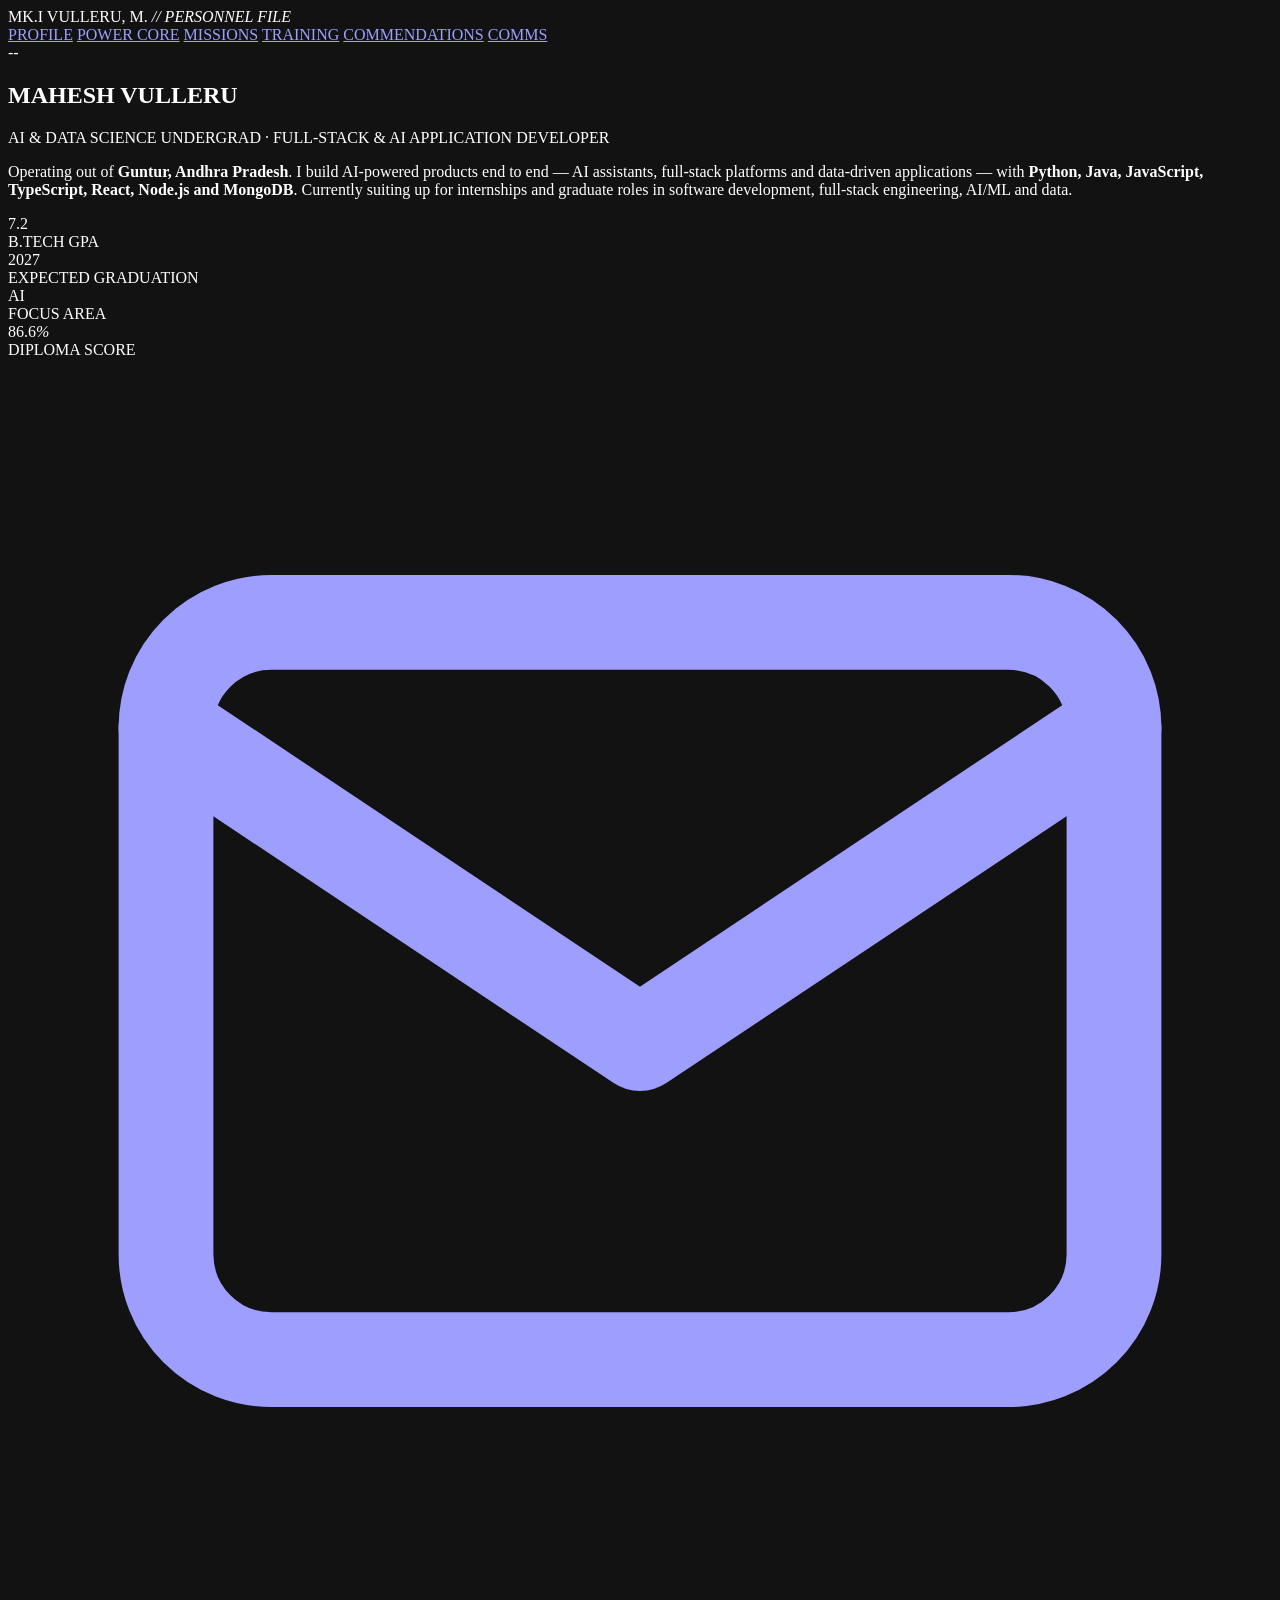
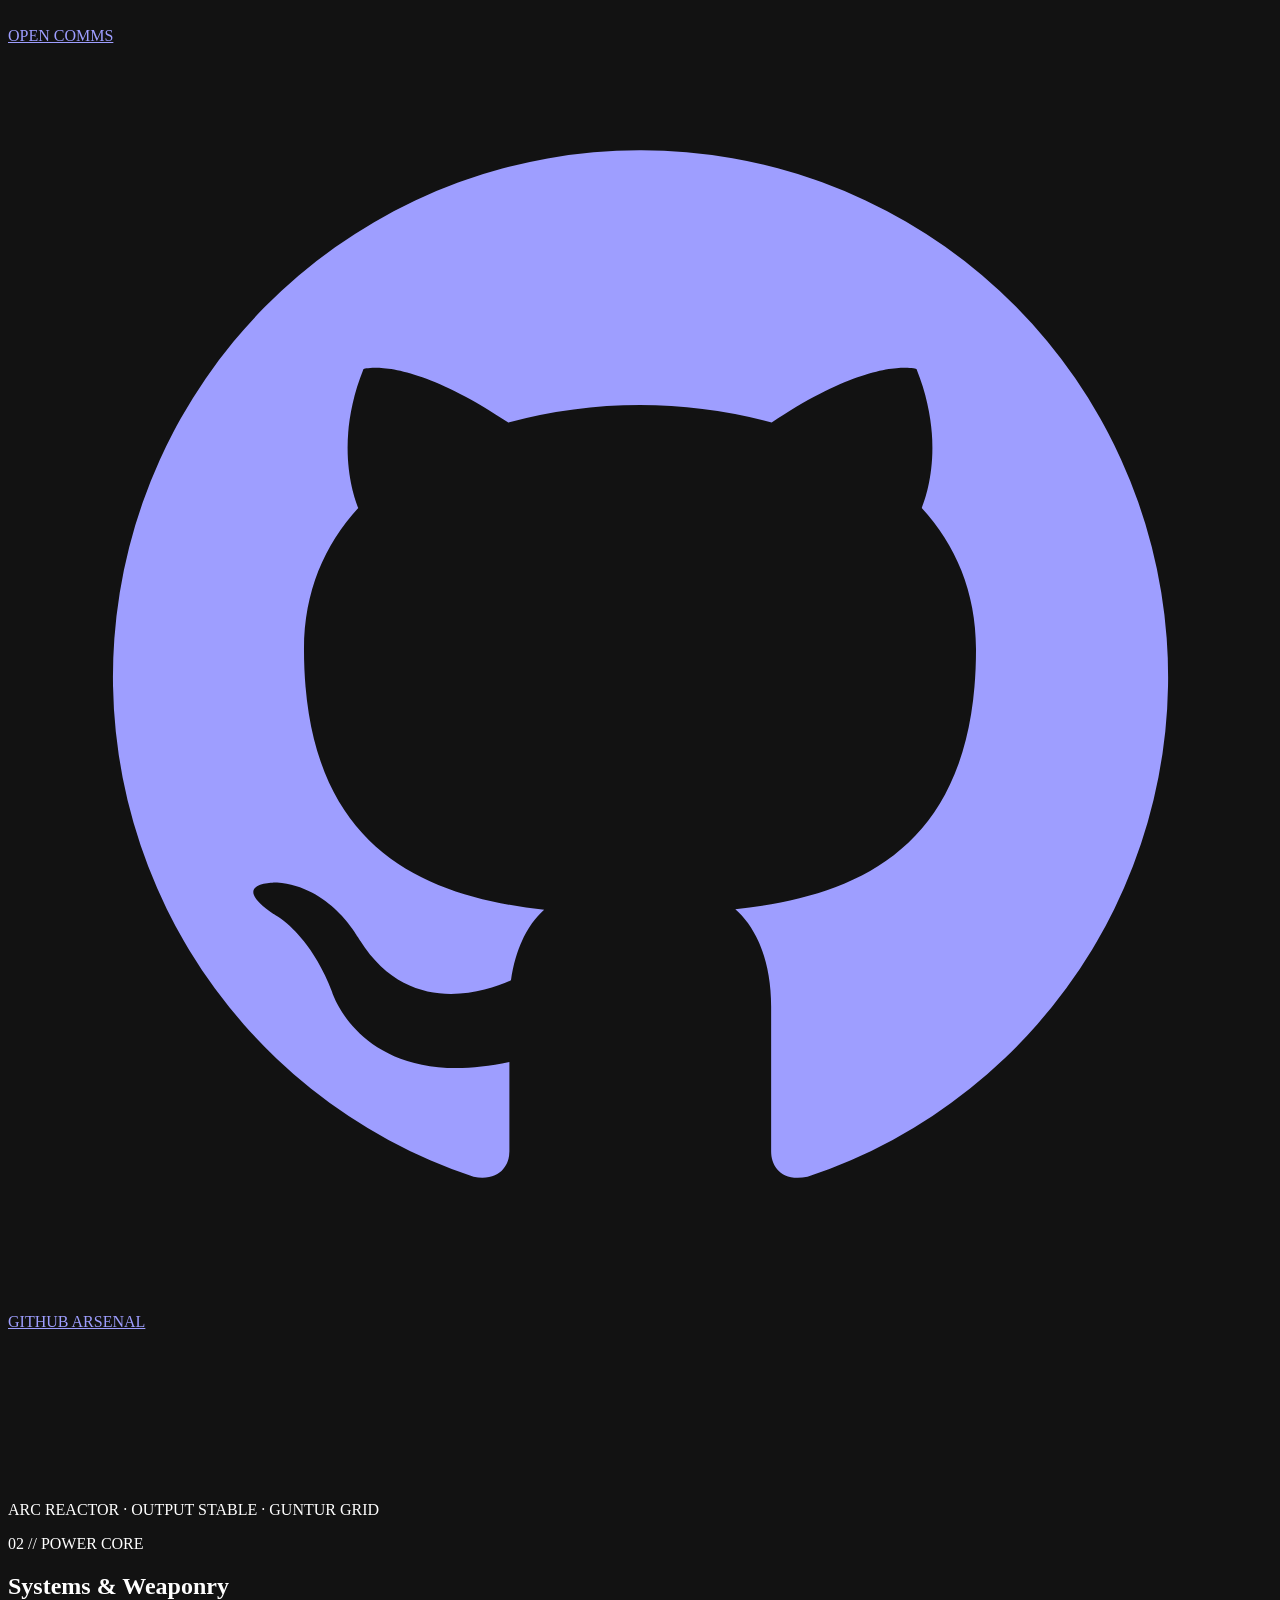
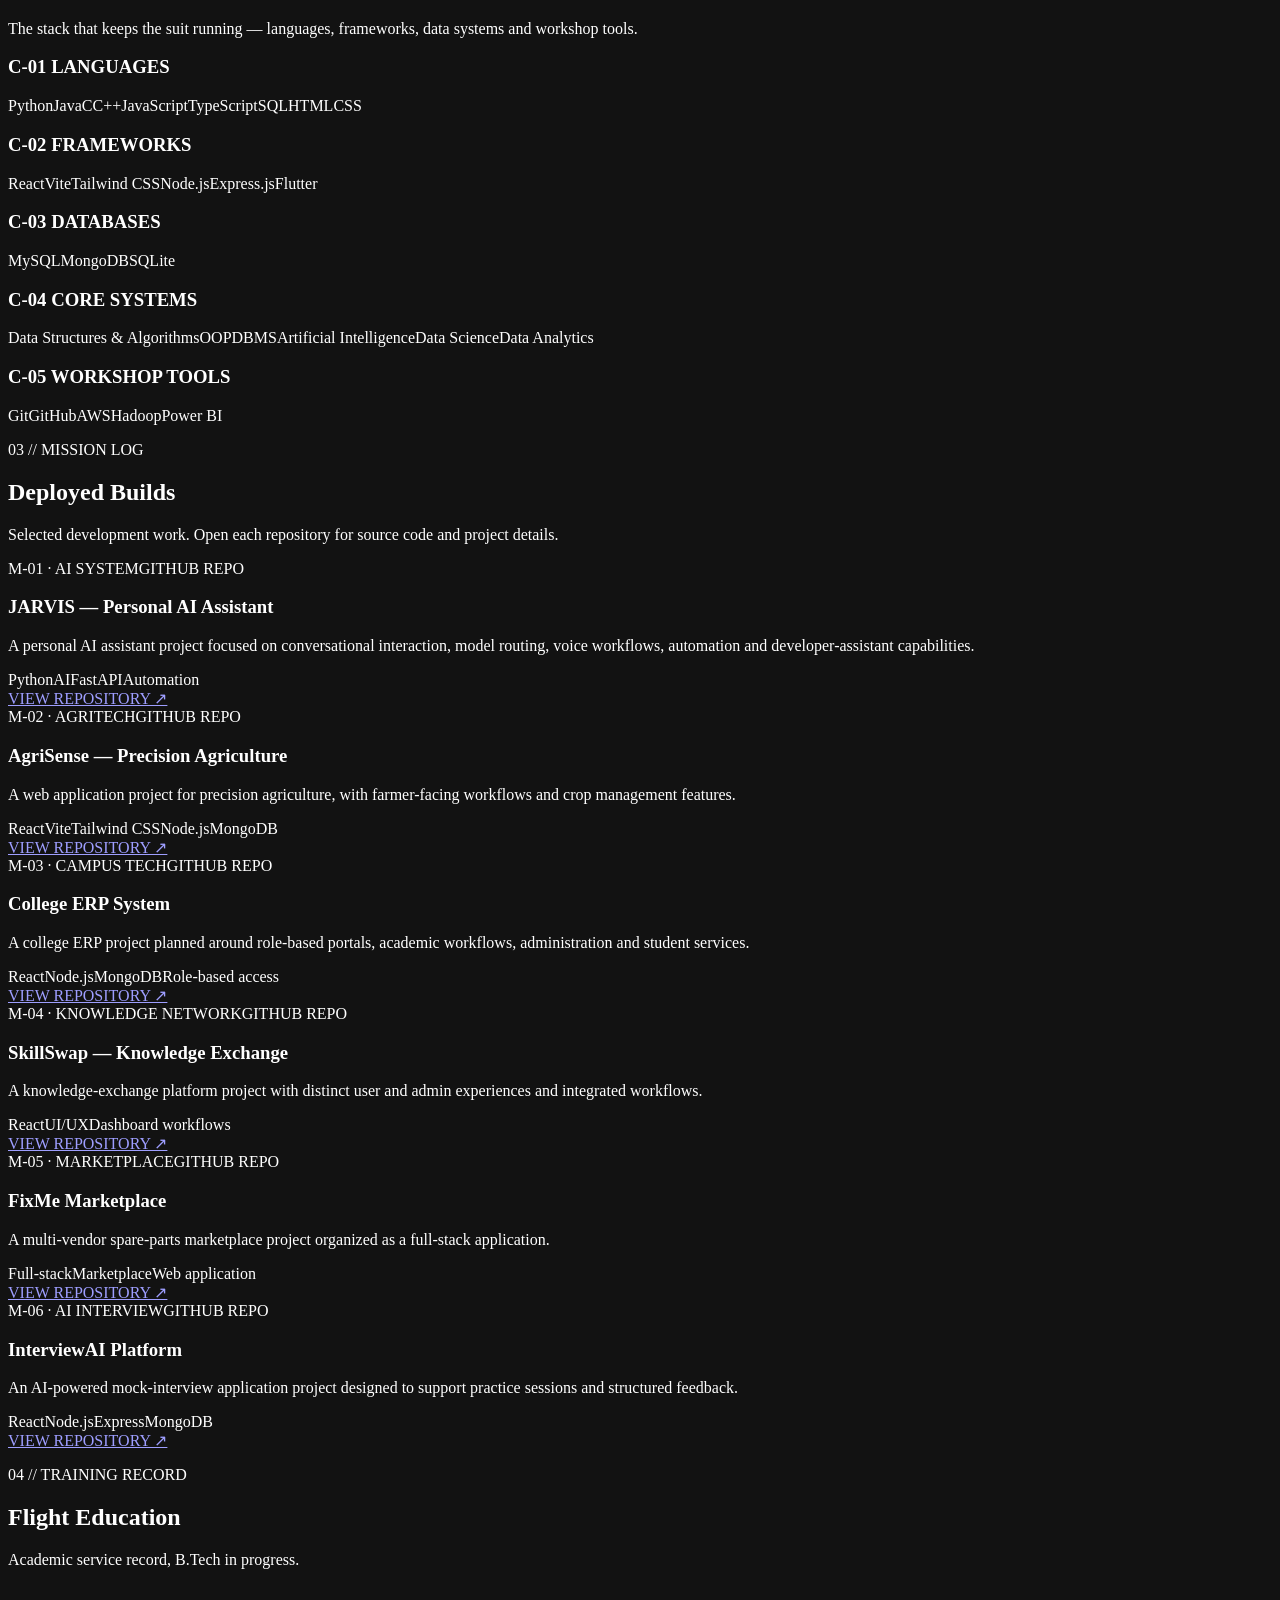
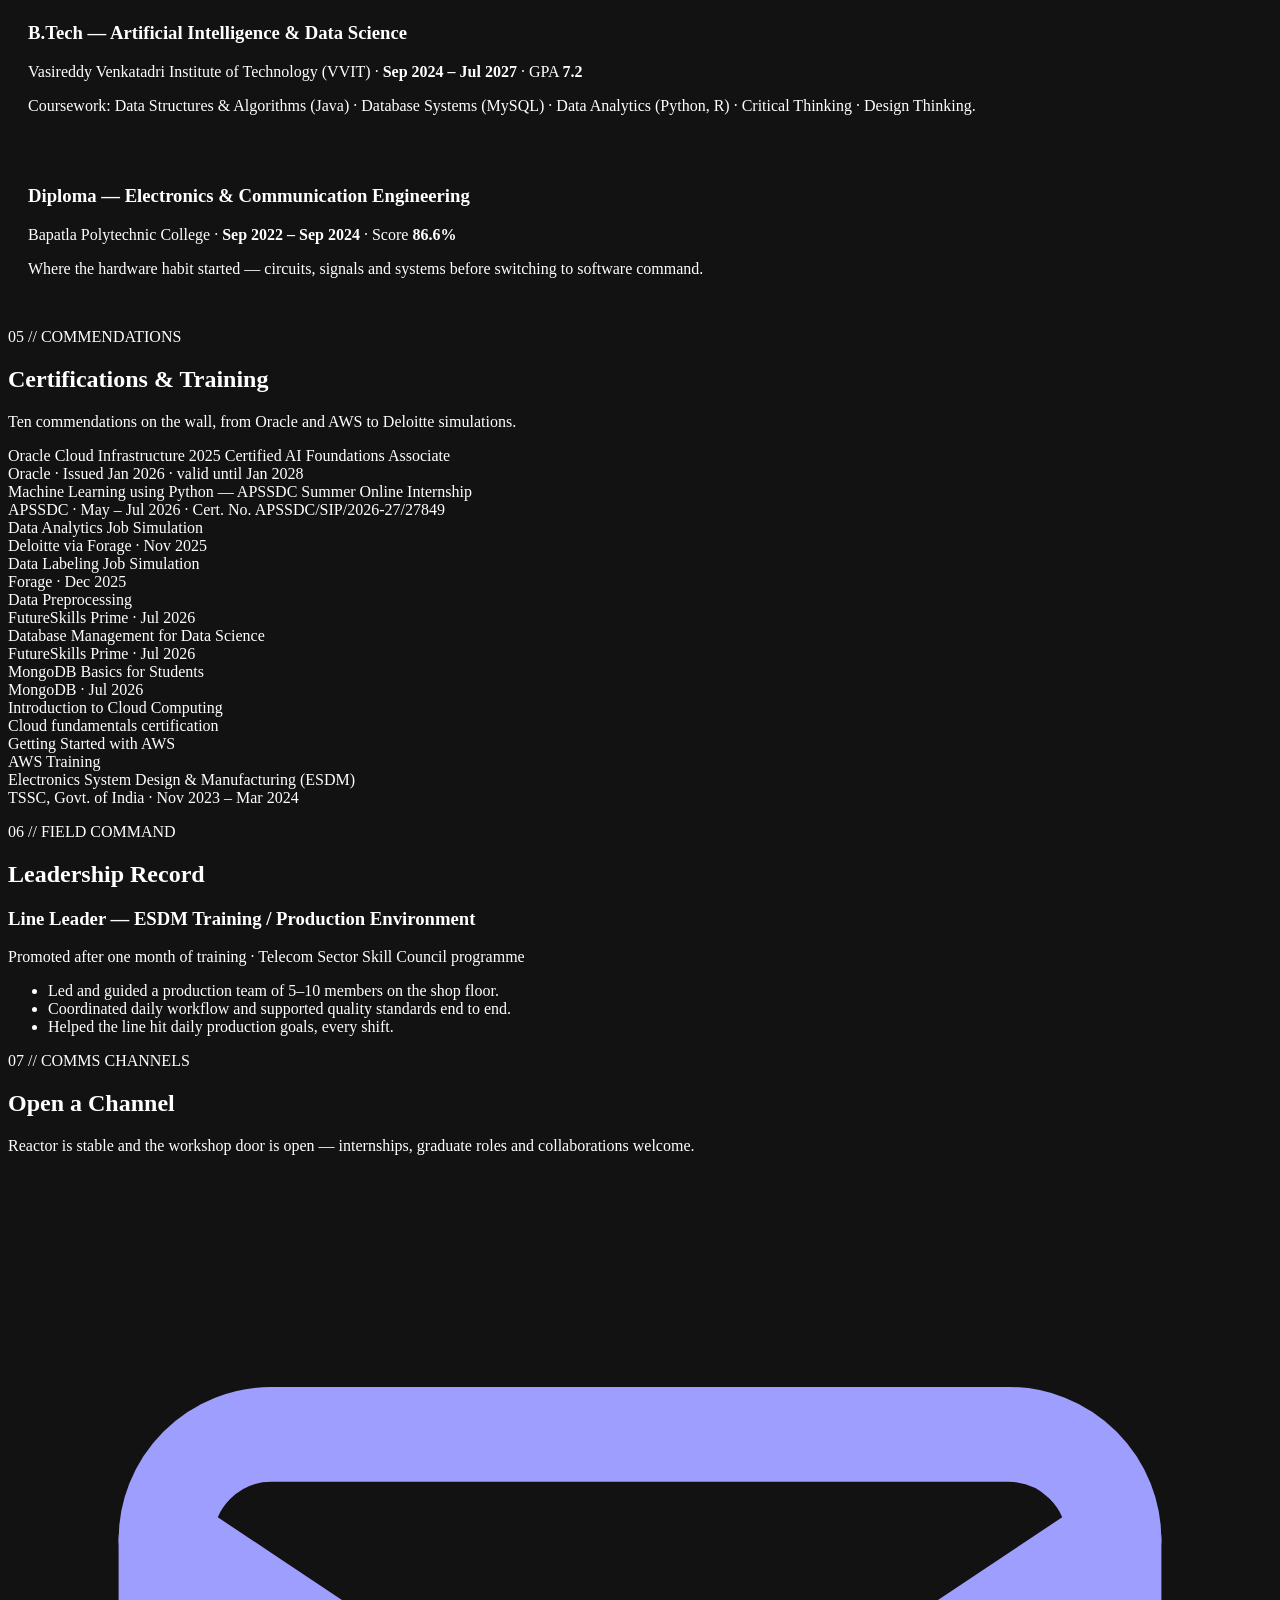
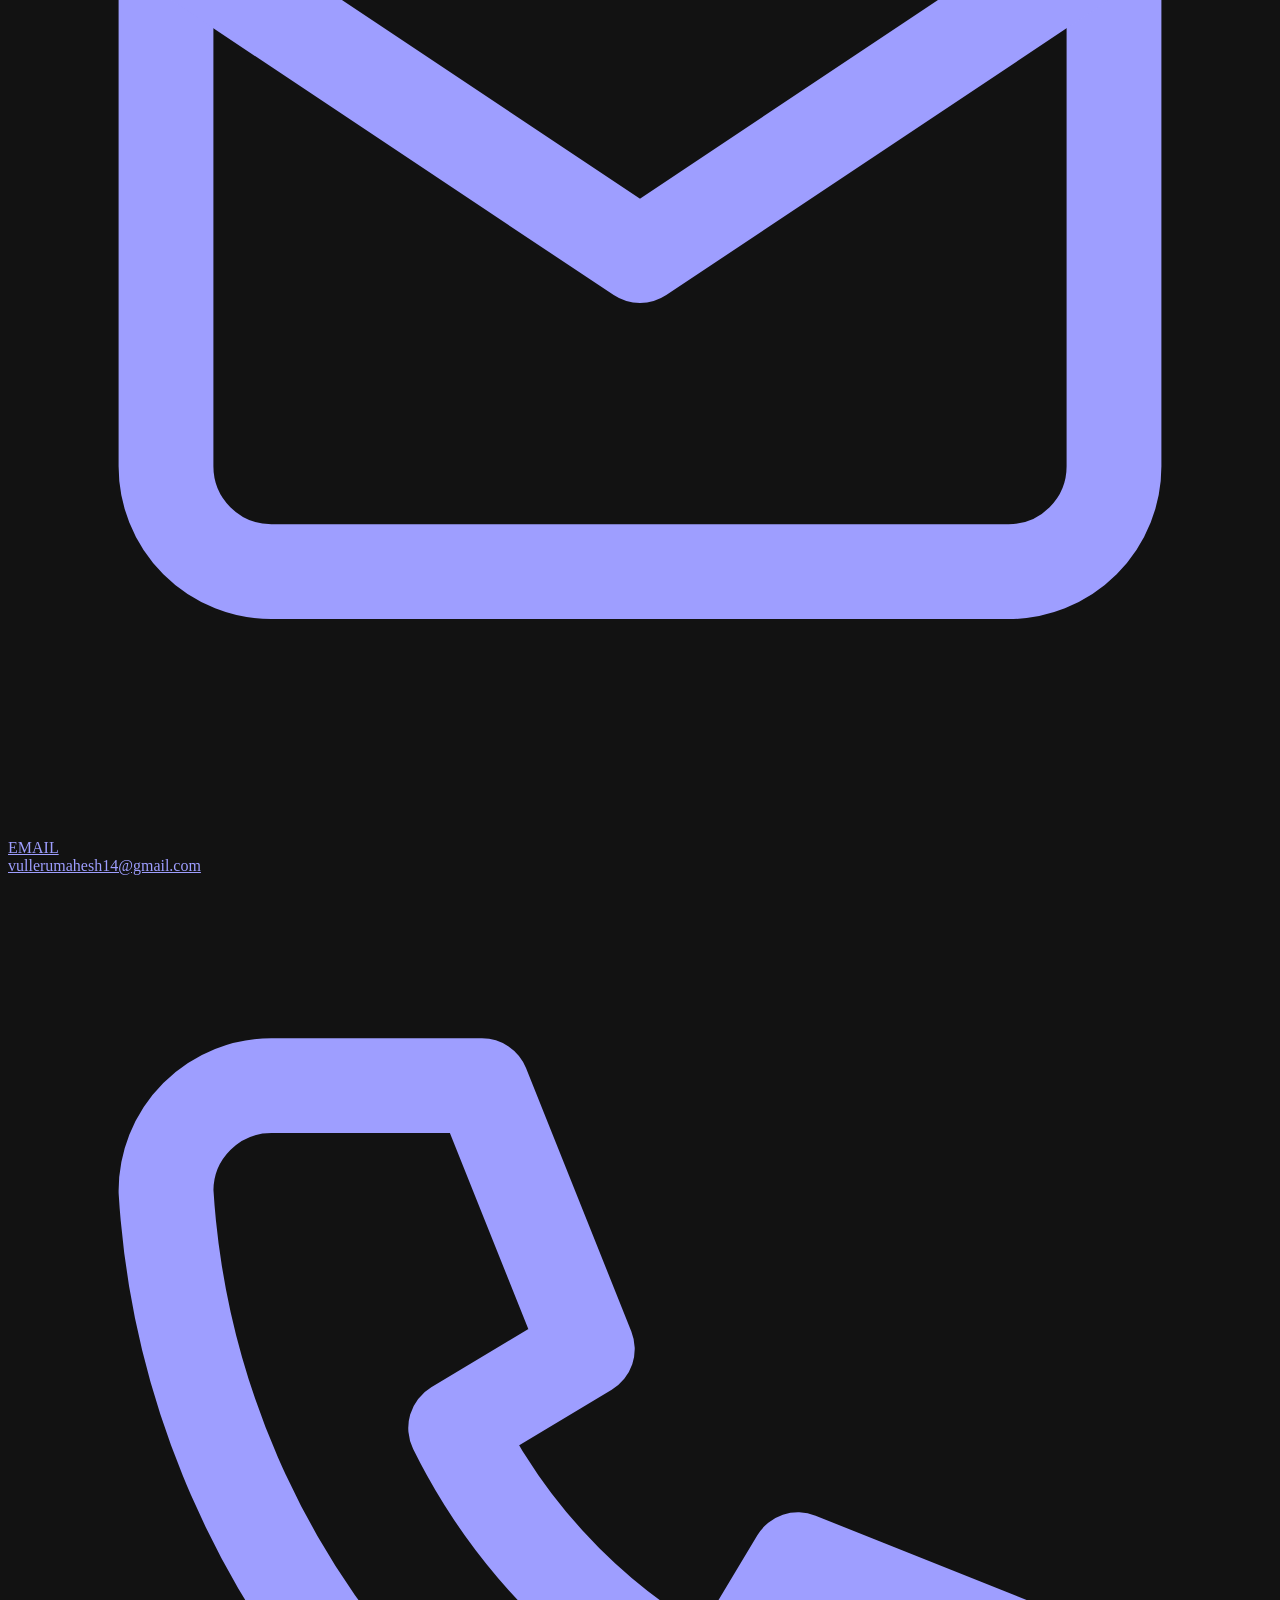
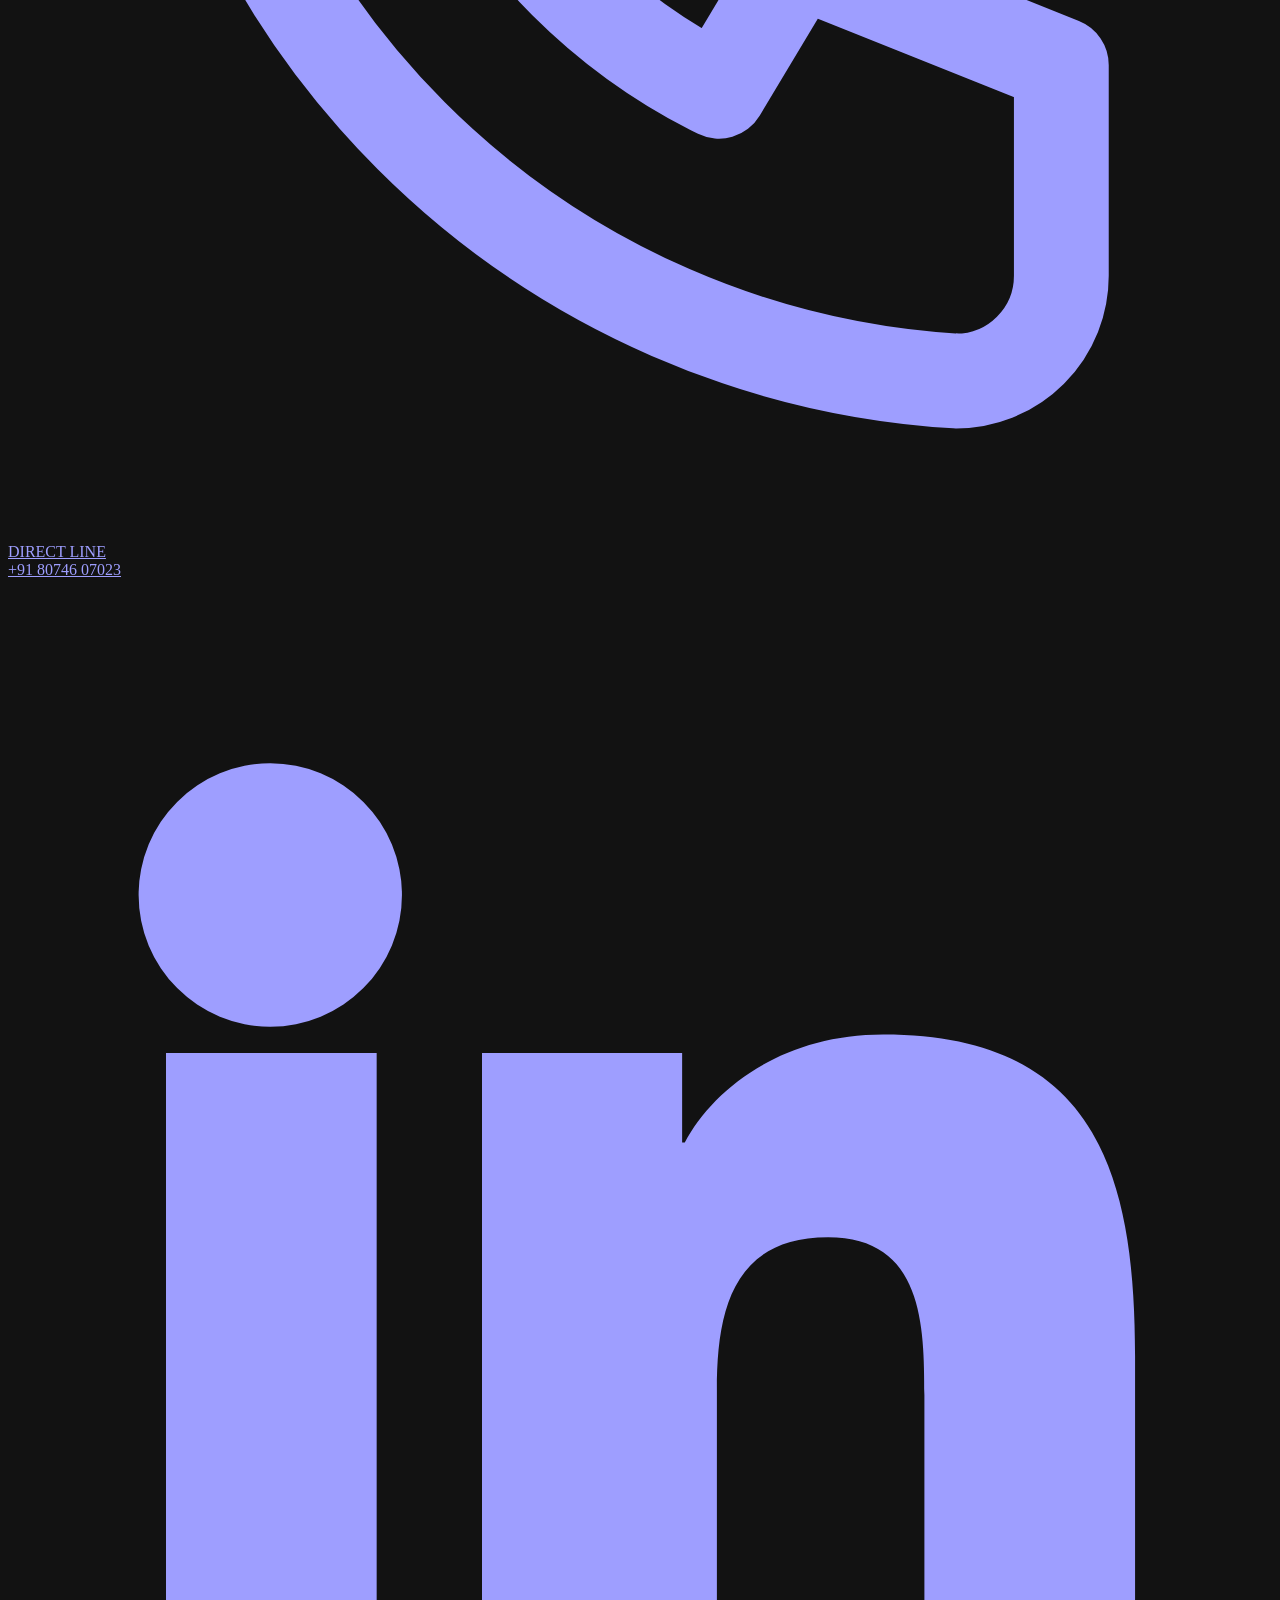
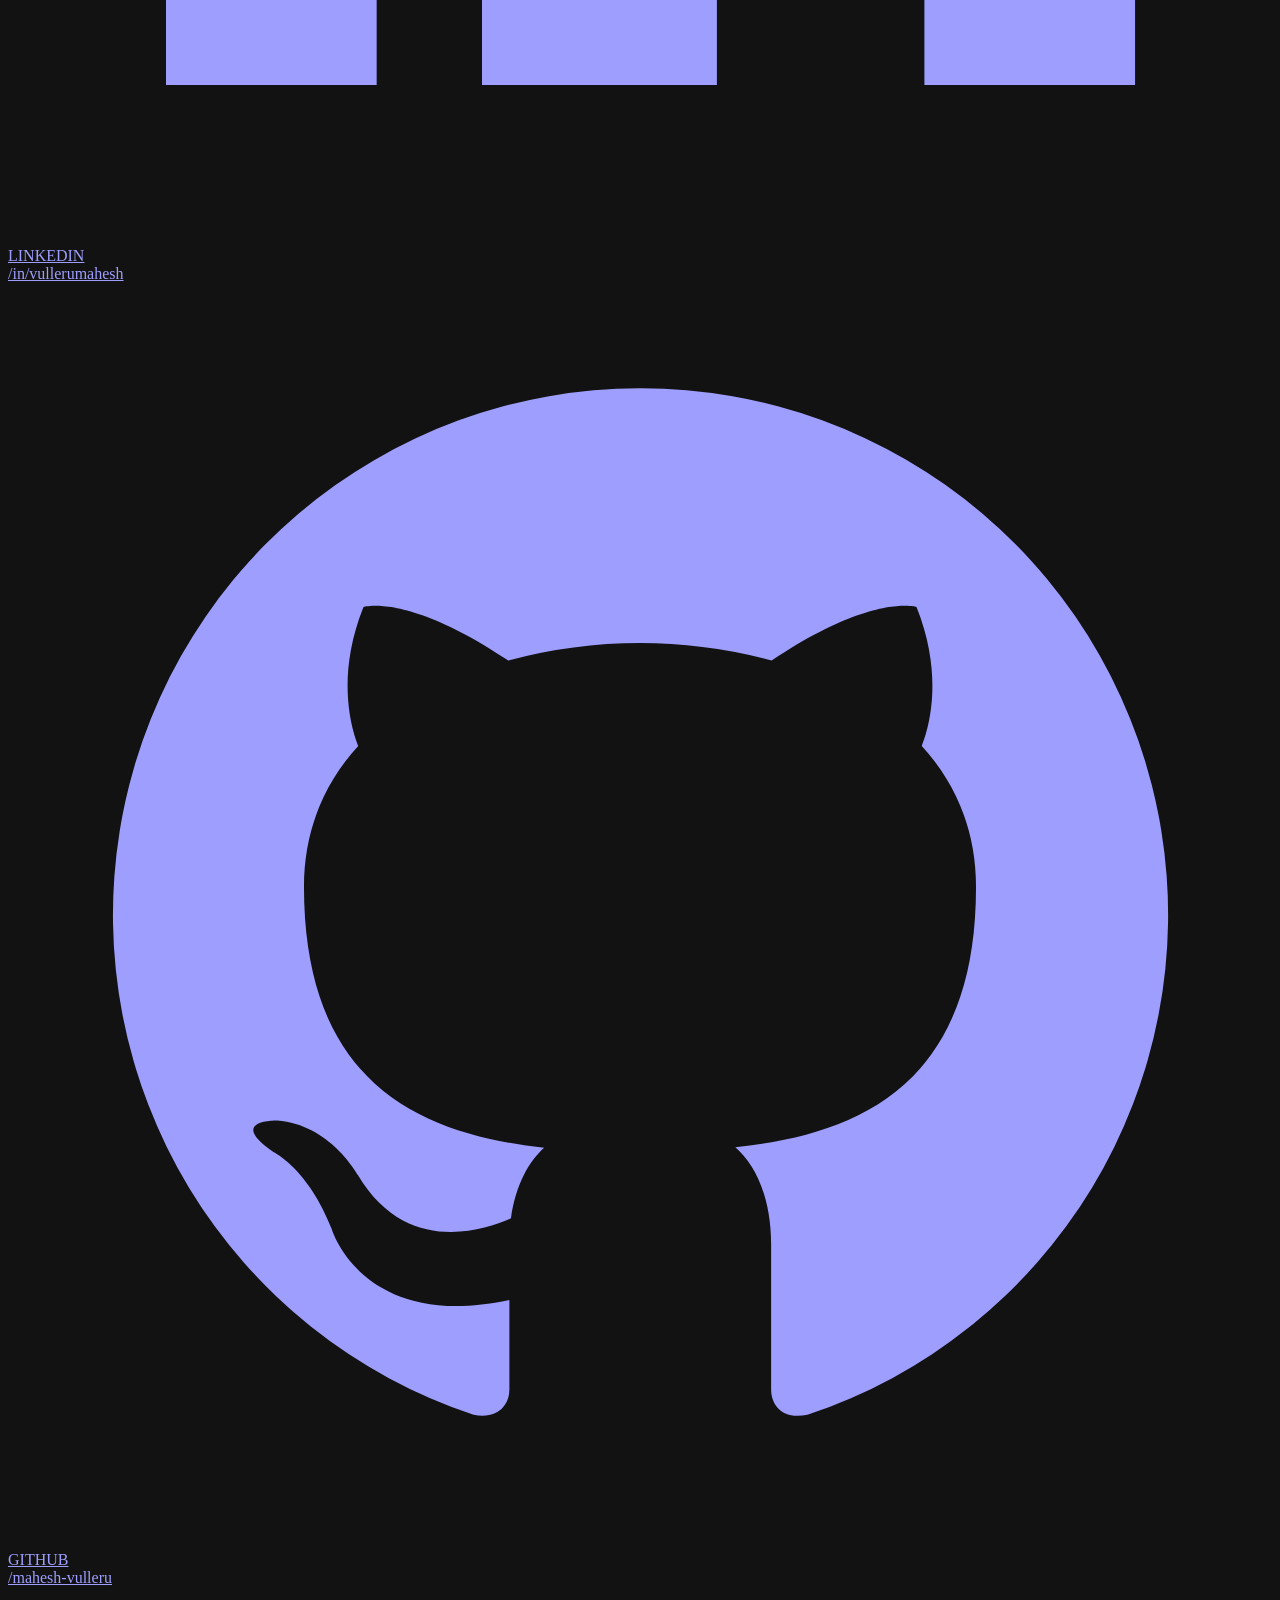
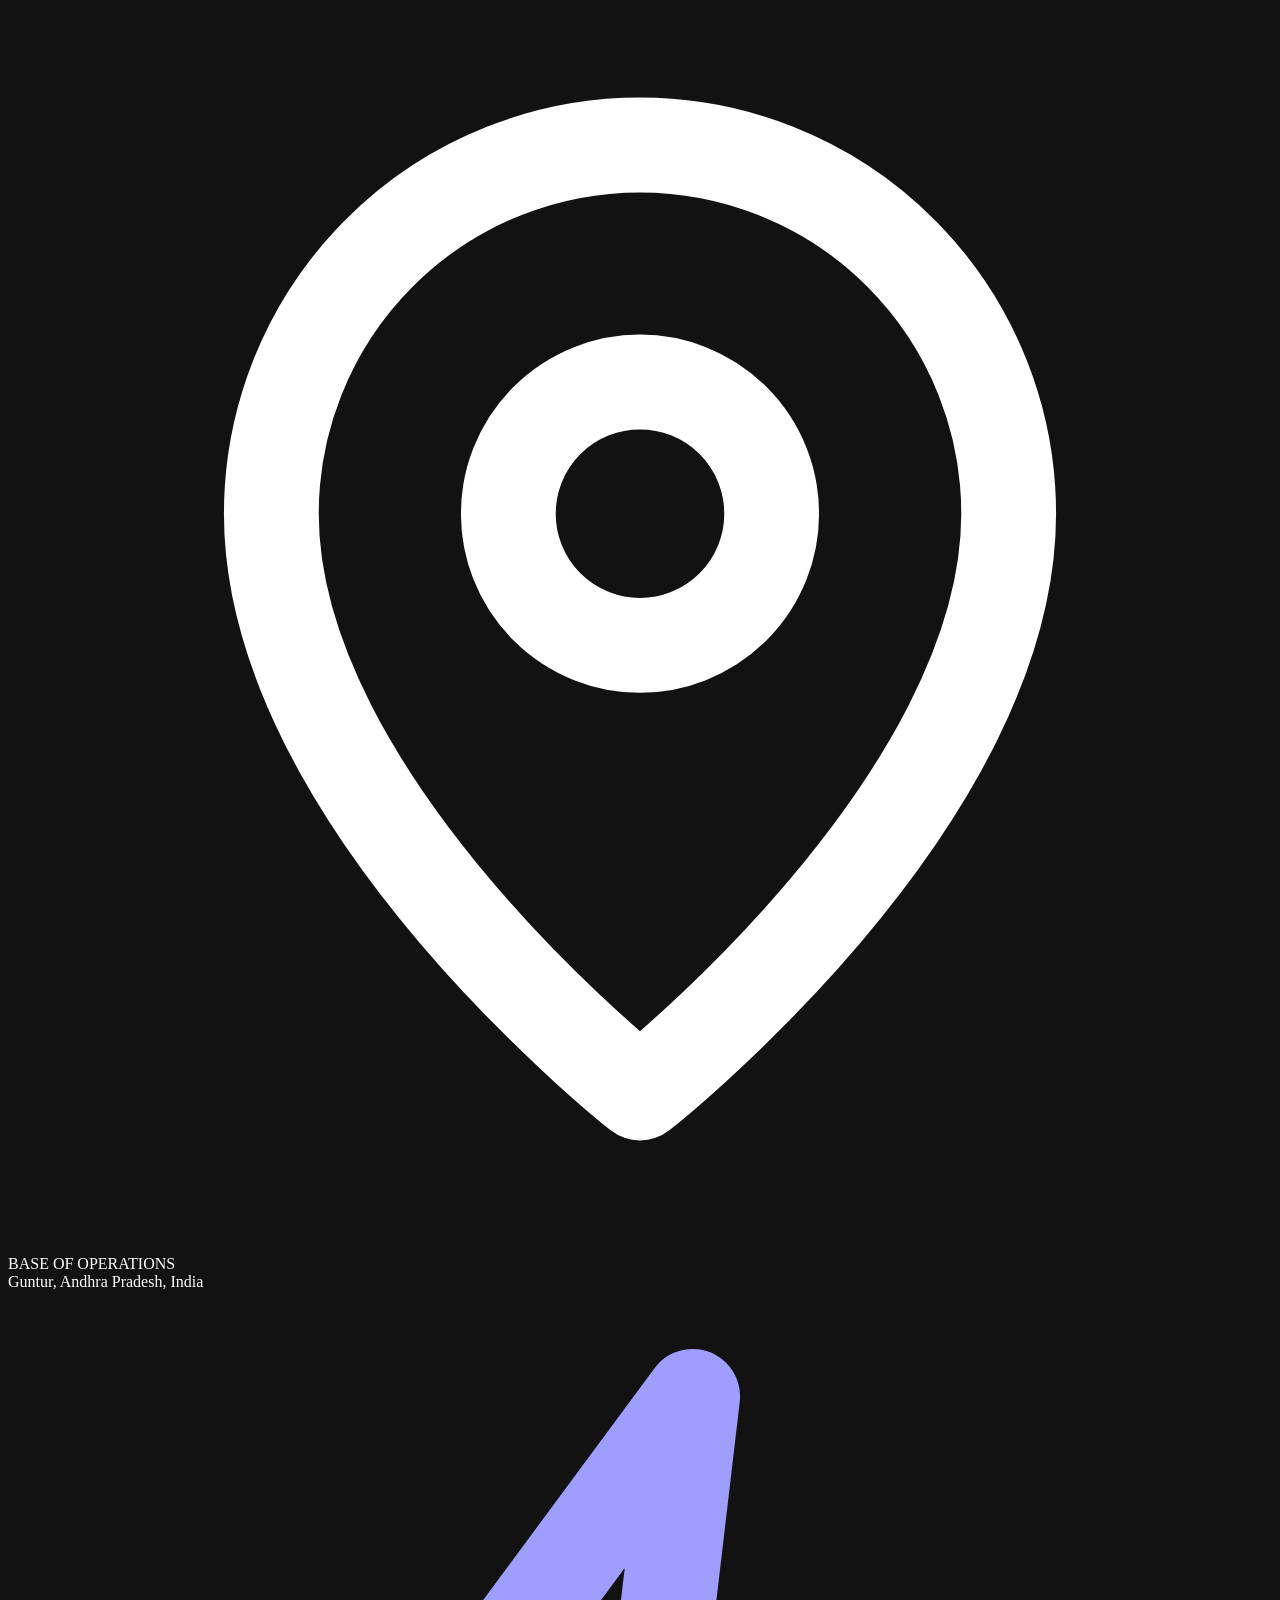
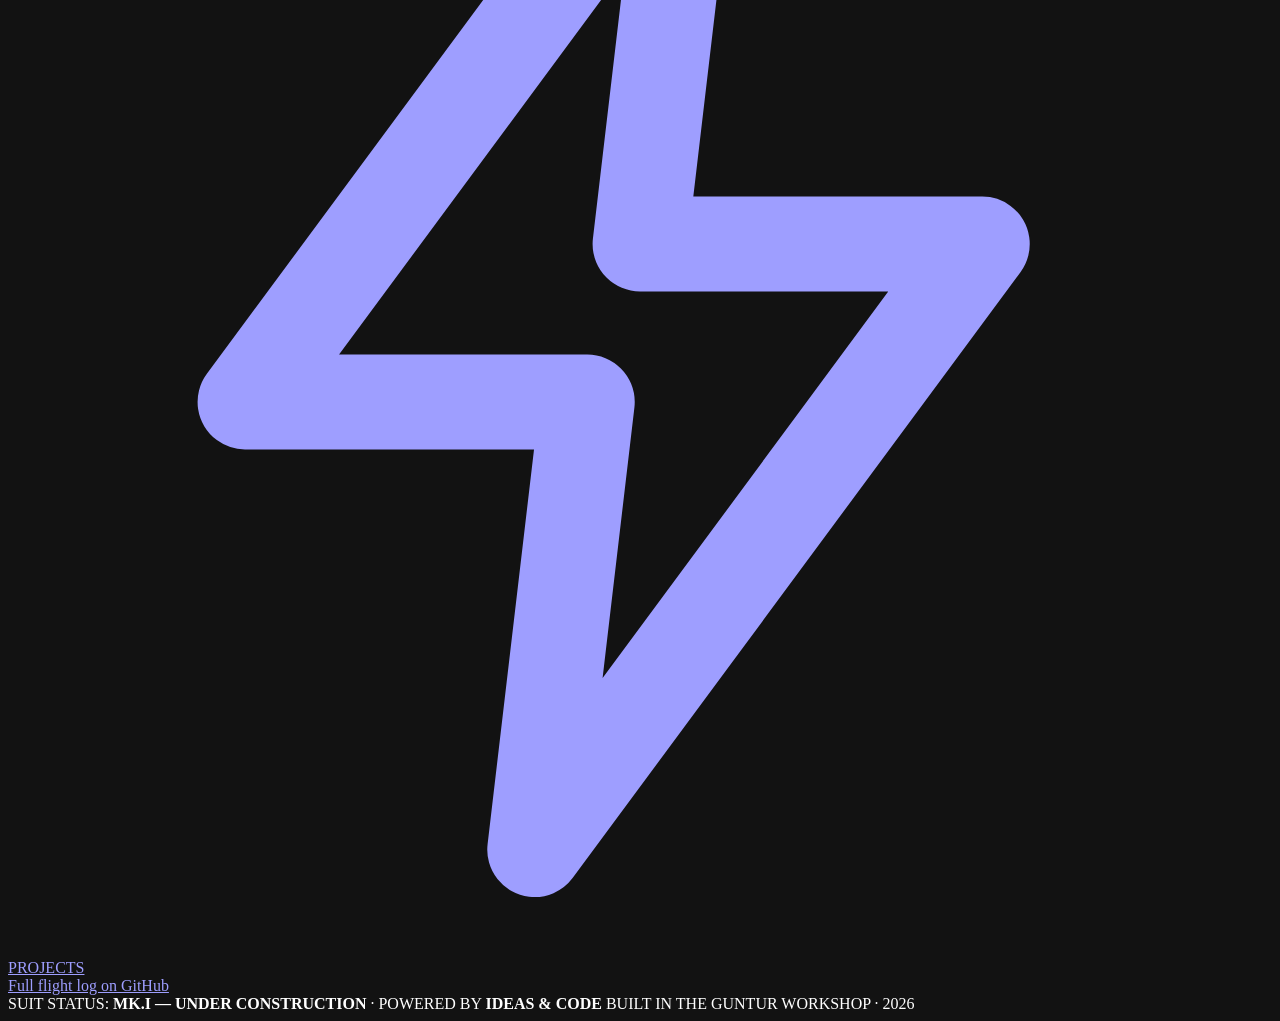
==== commit 151ac73c: "Add files via upload" ====
--- a/index.html
+++ b/index.html
@@ -9,7 +9,7 @@
 <link rel="preconnect" href="https://fonts.googleapis.com">
 <link rel="preconnect" href="https://fonts.gstatic.com" crossorigin>
 <link href="https://fonts.googleapis.com/css2?family=Orbitron:wght@500;700;800&family=Rajdhani:wght@500;600;700&family=Figtree:wght@300;400;500;600&display=swap" rel="stylesheet">
-    <link rel="stylesheet" href="style.css">
+    <link rel="stylesheet" href="css/style.css">
 </head>
 <body>
 <header class="hudbar">
@@ -243,7 +243,7 @@
   <span>SUIT STATUS: <b>MK.I — UNDER CONSTRUCTION</b> · POWERED BY <b>IDEAS &amp; CODE</b></span>
   <span>BUILT IN THE GUNTUR WORKSHOP · 2026</span>
 </footer>
-    <script src="script.js" defer></script>
+    <script src="js/script.js" defer></script>
 
 </body>
 </html>
